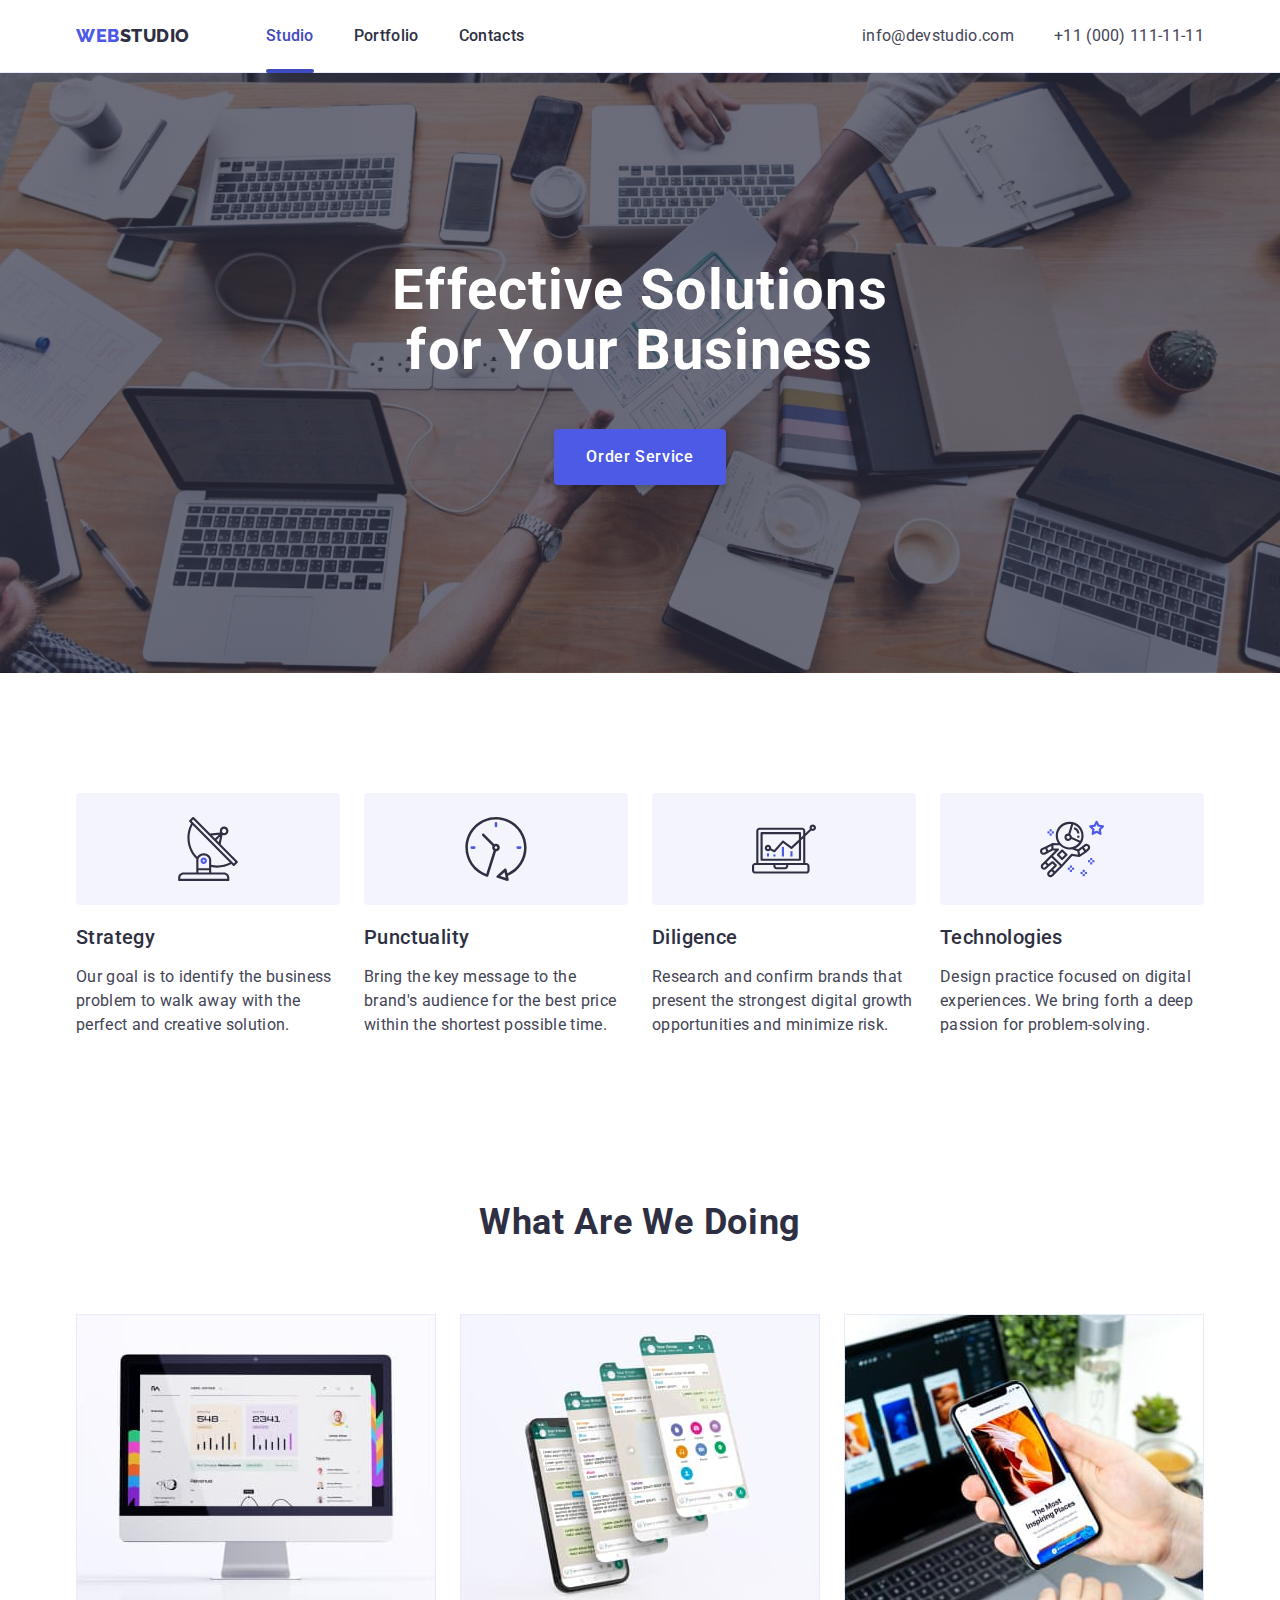
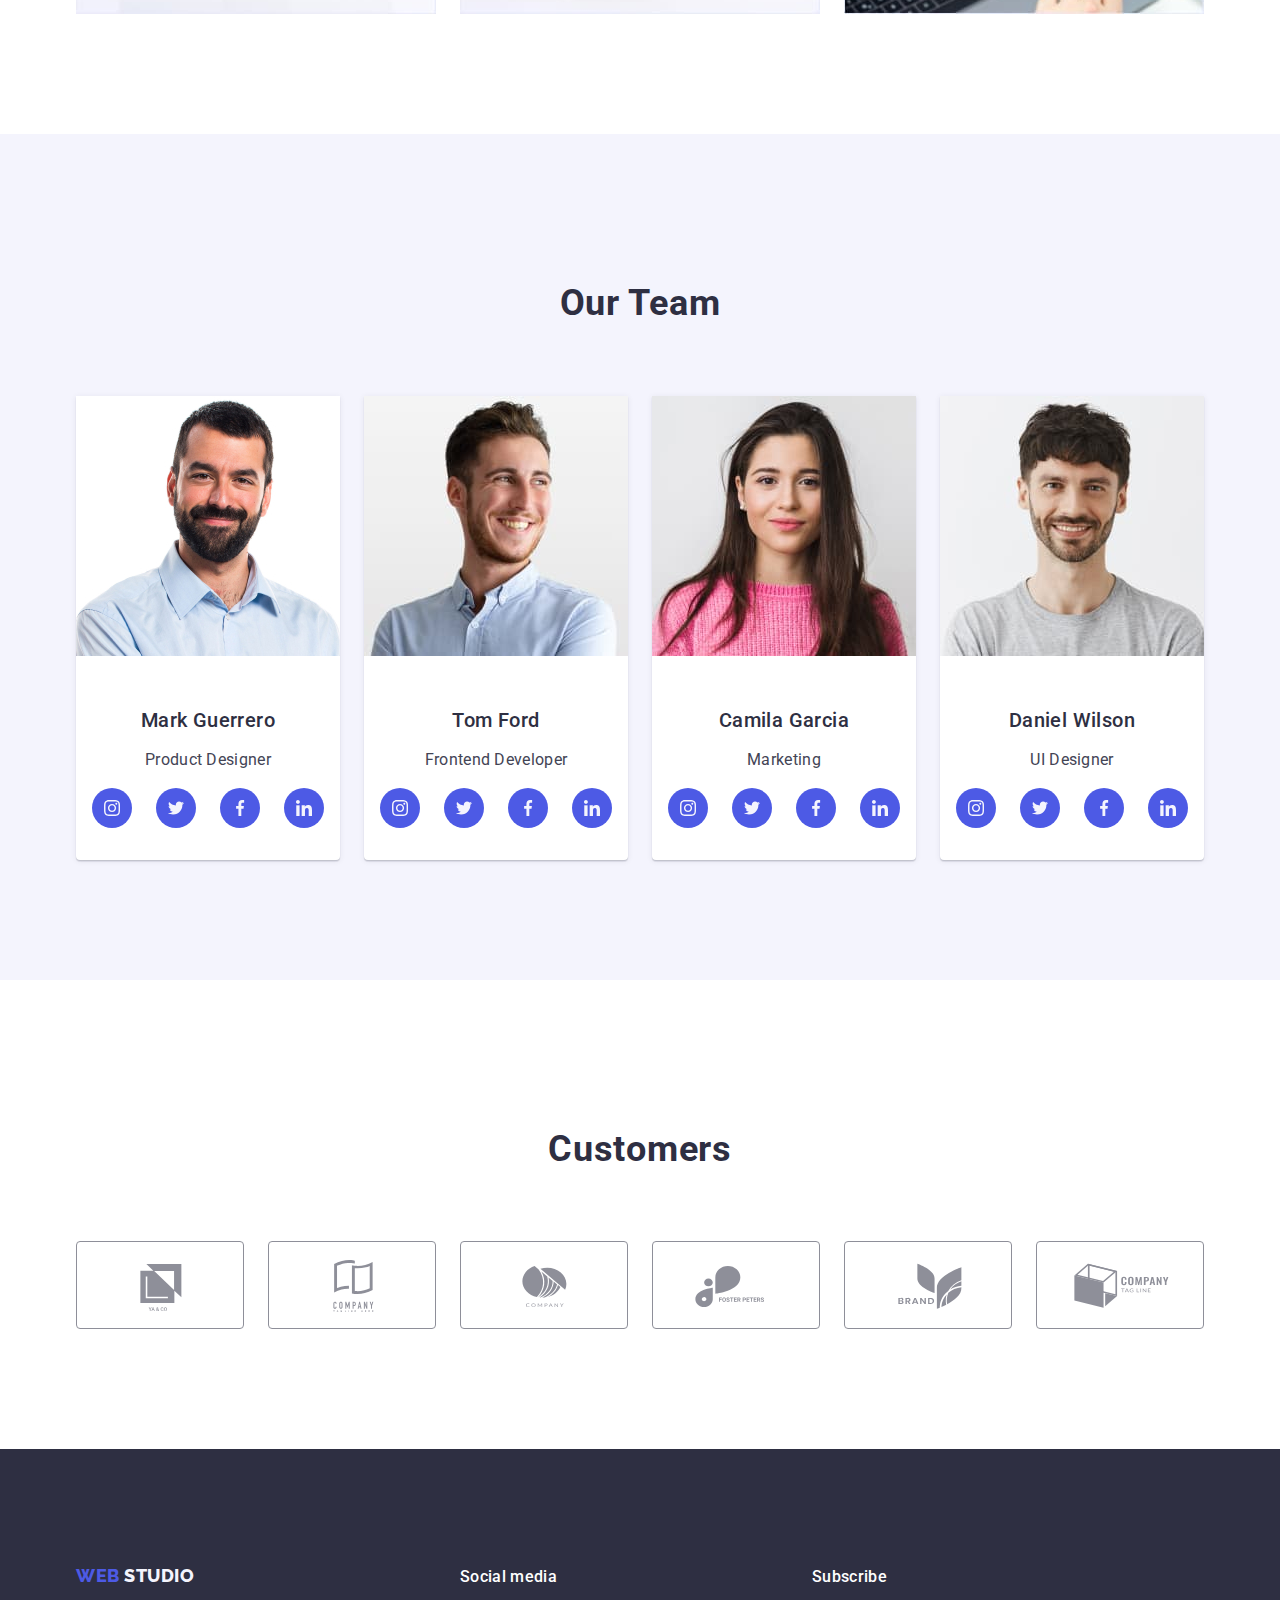
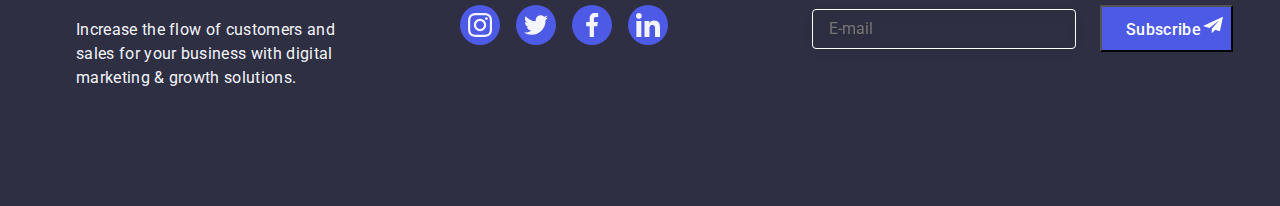
==== index.html @ 2518f8ec "2" ====
<!DOCTYPE html>
<html lang="en">
  <head lang="en">
    <meta charset="utf-8" />
    <title>WEBSTUDIO</title>
    <link rel="preconnect" href="https://fonts.googleapis.com" />
    <link rel="preconnect" href="https://fonts.gstatic.com" crossorigin />
    <link
      href="https://fonts.googleapis.com/css2?family=Raleway:wght@800&family=Roboto:wght@400;500;700;900&display=swap"
      rel="stylesheet"
    />
    <link
      rel="stylesheet"
      href="https://cdn.jsdelivr.net/npm/modern-normalize@1.1.0/modern-normalize.min.css"
    />
    <link rel="stylesheet" href="./css/styles.css" />
    <!-- modern-normalize -->
  </head>
  <body>
    <!-- header -->
    <header class="header">
      <div class="container header-container">
        <nav class="header-nav">
          <a class="logo link" href="./index.html"
            >Web<span class="logo-dark">Studio</span></a
          >
          <ul class="header-nav-list list">
            <li>
              <a class="nav-list-item current link" href="./index.html">Studio</a>
            </li>
            <li>
              <a class="nav-list-item link" href="./portfolio.html"
                >Portfolio</a
              >
            </li>
            <li><a class="nav-list-item link" href="">Contacts</a></li>
          </ul>
        </nav>
        <div class="address">
          <ul class="address list">
            <li>
              <a href="mailto:info@devstudio.com" class="address-contact link"
                >info@devstudio.com</a
              >
            </li>
            <li>
              <a href="tel:+110001111111" class="address-contact link"
                >+11 (000) 111-11-11</a
              >
            </li>
          </ul>
        </div>
      </div>
    </header>
    <main>
      <!-- Hero -->
      <section class="hero">
        <div class="container">
          <h1 class="header-one">Effective Solutions for Your Business</h1>
          <button type="button" class="button-order" data-modal-open>Order Service</button>
        </div>       
      </section>
       <!-- Modal window -->
        <div class="backdrop is-hidden" data-modal>
          <div class="modal">
            <button class="modal-close-button" type="button" data-modal-close>
              <svg class="modal-icon" width="8" height="8">
                <use href="./images/icon.svg#icon-close-black-18dp-2-1"></use>
              </svg>
            </button>
            <p class="modal-title">Leave your contacts and we will call you back</p>
            <form>              
              <label class="modal-info">Name
              <div class="modal-wrapper">
                <input type="text" name="user_name" class="modal-text"/><svg class="modal-img" width="12" height="12">
                  <use href="./images/icon.svg#icon-person-black-18dp-1"></use>
                </svg>
              </div></label>
              <label class="modal-info">Phone
              <div class="modal-wrapper">
                <input type="tel" name="user_phone" class="modal-text"/><svg class="modal-img" width="13" height="13">
                  <use href="./images/icon.svg#icon-email-black-18dp-1"></use>
                </svg>
              </div></label>
              <label class="modal-info">Email
              <div class="modal-wrapper">
                <input type="email" name="user_email" class="modal-text"/><svg class="modal-img" width="15" height="12">
                  <use href="./images/icon.svg#icon-phone-black-18dp-1"></use>
                </svg>
              </div></label>
              <label class="modal-info" class="modal-text">Comment
              <textarea name="" id="" cols="30" rows="10" placeholder="Text input" class="modal-comment"></textarea></label>
            </form>
          </div>
        </div>
      <!-- About -->
      <section class="section">
        <div class="container about-container">
          <h2 class="visually-hidden">Advantages</h2>
          <ul class="about-list list">
            <li class="about-item"><div class="about-icon"><svg height="64" width="64"><use href="./images/icon.svg#icon-antenna-1" ></use>
            </svg></div>
              <h3 class="header-three">Strategy</h3>
              <p class="body-text">
                Our goal is to identify the business problem to walk away with
                the perfect and creative solution.
              </p>
            </li>
            <li class="about-item"><div class="about-icon">
              <svg width="64" height="64"><use href="./images/icon.svg#icon-clock-1"></use></svg>
            </div>
              <h3 class="header-three">Punctuality</h3>
              <p class="body-text">
                Bring the key message to the brand's audience for the best price
                within the shortest possible time.
              </p>
            </li>
            <li class="about-item"><div class="about-icon">
              <svg width="64" height="64"><use href="./images/icon.svg#icon-diagram-1" ></use></svg>
            </div>
              <h3 class="header-three">Diligence</h3>
              <p class="body-text">
                Research and confirm brands that present the strongest digital
                growth opportunities and minimize risk.
              </p>
            </li>
            <li class="about-item"><div class="about-icon">
              <svg width="64" height="64" ><use href="./images/icon.svg#icon-astronaut-1" ></use></svg>
            </div>
              <h3 class="header-three">Technologies</h3>
              <p class="body-text">
                Design practice focused on digital experiences. We bring forth a
                deep passion for problem-solving.
              </p>
            </li>
          </ul>
        </div>
      </section>
      <!-- Works -->
      <section class="section-works">
        <div class="container">
          <h2 class="header-main-page">What are we doing</h2>
          <ul class="works-list-container list">
            <li class="works-item">
              <img
                src="./images/Rectangle71(1).jpg"
                alt="white monitor"
                width="360"
              />
            </li>
            <li class="works-item">
              <img
                src="./images/rectangle71(2).jpg"
                alt="mobiles"
                width="360"
              />
            </li>
            <li class="works-item">
              <img src="./images/Rectangle71(3).jpg" alt="mobile" width="360" />
            </li>
          </ul>
        </div>
      </section>
      <!-- our team -->
      <section class="our-team section">
        <div class="container">
          <h2 class="header-main-page">Our Team</h2>
          <ul class="team-list list">
            <li class="our-team-item">
              <img src="./images/img.jpg" alt="man" />
              <div class="team-wrapper">
                <h3 class="header-three">Mark Guerrero</h3>
                <p class="body-text">Product Designer</p>                     
                <ul class="team-sm-list list">
                  <li class="team-sm-item link">
                    <a href="https://instagram.com" target="_blank" rel="noopener noreferrer" class="team-sm-link">
                      <svg class="team-smm-icon" width="16" height="16">
                        <use href="./images/icon.svg#icon-instagram-2"></use>
                      </svg>
                    </a>
                  </li>
                  <li class="team-sm-item link">
                    <a href="" target="_blank" rel="noopenner no referer" class="team-sm-link">
                      <svg class="team-smm-icon" width="16" height="16">
                        <use href="./images/icon.svg#icon-twitter-1"></use>
                      </svg>
                    </a>
                  </li>
                  <li class="team-sm-item link">
                    <a href="" target="_blank" rel="no opener no referer" class="team-sm-link">
                      <svg class="team-smm-icon" width="16" height="16">
                        <use href="./images/icon.svg#icon-facebook-1"></use>
                      </svg>
                    </a>
                  </li>
                  <li class="team-sm-item link">
                    <a href="" target="_blank" rel="no opener no referer" class="team-sm-link">
                      <svg class="team-smm-icon" width="16" height="16">
                        <use href="./images/icon.svg#icon-linkedin-1"></use>
                      </svg>
                    </a>
                  </li>
                </ul>          
              </div> 
            <li class="our-team-item">
              <img src="./images/img2.jpg" alt="man" width="264" />
              <div class="team-wrapper">
                <h3 class="header-three">Tom Ford</h3>
                <p class="body-text">Frontend Developer</p>
                <ul class="team-sm-list list">
                  <li class="team-sm-item link">
                    <a href="" target="_blank" rel="no opener no referer" class="team-sm-link">
                      <svg class="team-smm-icon" width="16" height="16">
                        <use href="./images/icon.svg#icon-instagram-2"></use>
                      </svg>
                    </a>
                  </li>
                  <li class="team-sm-item link">
                    <a href="" target="_blank" rel="noopenner no referer" class="team-sm-link">
                      <svg class="team-smm-icon" width="16" height="16">
                        <use href="./images/icon.svg#icon-twitter-1"></use>
                      </svg>
                    </a>
                  </li>
                  <li class="team-sm-item link">
                    <a href="" target="_blank" rel="no opener no referer" class="team-sm-link">
                      <svg class="team-smm-icon" width="16" height="16">
                        <use href="./images/icon.svg#icon-facebook-1"></use>
                      </svg>
                    </a>
                  </li>
                  <li class="team-sm-item link">
                    <a href="" target="_blank" rel="no opener no referer" class="team-sm-link">
                      <svg class="team-smm-icon" width="16" height="16">
                        <use href="./images/icon.svg#icon-linkedin-1"></use>
                      </svg>
                    </a>
                  </li>
                </ul> 
              </div>
            </li>
            <li class="our-team-item">
              <img src="./images/img1.jpg" alt="whoman" width="264" />
              <div class="team-wrapper">
                <h3 class="header-three">Camila Garcia</h3>
                <p class="body-text">Marketing</p>
                <ul class="team-sm-list list">
                  <li class="team-sm-item link">
                    <a href="" target="_blank" rel="no opener no referer" class="team-sm-link">
                      <svg class="team-smm-icon" width="16" height="16">
                        <use href="./images/icon.svg#icon-instagram-2"></use>
                      </svg>
                    </a>
                  </li>
                  <li class="team-sm-item link">
                    <a href="" target="_blank" rel="noopenner no referer" class="team-sm-link">
                      <svg class="team-smm-icon" width="16" height="16">
                        <use href="./images/icon.svg#icon-twitter-1"></use>
                      </svg>
                    </a>
                  </li>
                  <li class="team-sm-item link">
                    <a href="" target="_blank" rel="no opener no referer" class="team-sm-link">
                      <svg class="team-smm-icon" width="16" height="16">
                        <use href="./images/icon.svg#icon-facebook-1"></use>
                      </svg>
                    </a>
                  </li>
                  <li class="team-sm-item link">
                    <a href="" target="_blank" rel="no opener no referer" class="team-sm-link">
                      <svg class="team-smm-icon" width="16" height="16">
                        <use href="./images/icon.svg#icon-linkedin-1"></use>
                      </svg>
                    </a>
                  </li>
                </ul> 
              </div>
            </li>
            <li class="our-team-item">
              <img src="./images/img(1).jpg" alt="man" width="264" />
              <div class="team-wrapper">
                <h3 class="header-three">Daniel Wilson</h3>
                <p class="body-text">UI Designer</p>
                <ul class="team-sm-list list">
                  <li class="team-sm-item link">
                    <a href="" target="_blank" rel="no opener no referer" class="team-sm-link">
                      <svg class="team-smm-icon" width="16" height="16">
                        <use href="./images/icon.svg#icon-instagram-2"></use>
                      </svg>
                    </a>
                  </li>
                  <li class="team-sm-item link">
                    <a href="" target="_blank" rel="noopenner no referer" class="team-sm-link">
                      <svg class="team-smm-icon" width="16" height="16">
                        <use href="./images/icon.svg#icon-twitter-1"></use>
                      </svg>
                    </a>
                  </li>
                  <li class="team-sm-item link">
                    <a href="" target="_blank" rel="no opener no referer" class="team-sm-link">
                      <svg class="team-smm-icon" width="16" height="16">
                        <use href="./images/icon.svg#icon-facebook-1"></use>
                      </svg>
                    </a>
                  </li>
                  <li class="team-sm-item link">
                    <a href="" target="_blank" rel="no opener no referer" class="team-sm-link">
                      <svg class="team-smm-icon" width="16" height="16">
                        <use href="./images/icon.svg#icon-linkedin-1"></use>
                      </svg>
                    </a>
                  </li>
                </ul> 
              </div>
            </li>
          </ul>
        </div>
      </section>
      <!-- Custumers -->
      <section class="section">
        <div class="container">
          <h2 class="header-main-page">Customers</h2>
            <ul class="customers-list list">
              <li class="customers-item">
                <a href="" class="customers-link"><svg class="customers-icon" width="104" height="56"><use href="./images/icon.svg#icon-Logo"></use></svg></a>
              </li>
              <li class="customers-item">
                <a href="" class="customers-link"><svg class="customers-icon" width="104" height="56"><use href="./images/icon.svg#icon-Logo-1"></use></svg></a>
              </li>
              <li class="customers-item">
                <a href="" class="customers-link"><svg class="customers-icon" width="104" height="56"><use href="./images/icon.svg#icon-Logo-2"></use></svg></a>
              </li>
              <li class="customers-item">
                <a href="" class="customers-link"><svg class="customers-icon" width="104" height="56"><use href="./images/icon.svg#icon-Logo-3"></use></svg></a>
              </li>
              <li class="customers-item">
                <a href="" class="customers-link"><svg class="customers-icon" width="104" height="56"><use href="./images/icon.svg#icon-Logo-4"></use></svg></a>
              </li>
              <li class="customers-item">
                <a href="" class="customers-link"><svg class="customers-icon" width="104" height="56"><use href="./images/icon.svg#icon-Logo-5"></use></svg></a>
              </li>
            </ul>          
        </div>
      </section>      
    </main> 
    <!-- footer -->
    <footer class="footer">      
        <div class="footer-content container">
          <div class="footer-left-side">
            <a class="logo link footer-logo" href="./index.html"
              >Web <span class="logo-light">Studio</span></a
            >
            <p class="footer-text">
              Increase the flow of customers and sales for your business with
              digital marketing & growth solutions.
            </p>
          </div>
          <div class="footer-right-side">
            <p class="footer-title-sm">Social media</p>
            <ul class="footer-sm-list list">
              <li class="team-sm-item link">
                <a href="" target="_blank" rel="no opener no referer" class="team-sm-link">
                  <svg class="team-smm-icon" width="24" height="24">
                    <use href="./images/icon.svg#icon-instagram-2"></use>
                  </svg>
                </a>
              </li>
              <li class="team-sm-item link">
                <a href="" target="_blank" rel="noopenner no referer" class="team-sm-link">
                  <svg class="team-smm-icon" width="24" height="24">
                    <use href="./images/icon.svg#icon-twitter-1"></use>
                  </svg>
                </a>
              </li>
              <li class="team-sm-item link">
                <a href="" target="_blank" rel="no opener no referer" class="team-sm-link">
                  <svg class="team-smm-icon" width="24" height="24">
                    <use href="./images/icon.svg#icon-facebook-1"></use>
                  </svg>
                </a>
              </li>
              <li class="team-sm-item link">
                <a href="" target="_blank" rel="no opener no referer" class="team-sm-link">
                  <svg class="team-smm-icon" width="24" height="24">
                    <use href="./images/icon.svg#icon-linkedin-1"></use>
                  </svg>
                </a>
              </li>
            </ul>
          </div>           
          <form name="Subscribe">
          <label>
            <p class="footer-title-sm">Subscribe</p>            
              <div class="subscribe-footer">
                <input type="email" name="email" class="subscribe-email" placeholder="E-mail" />
              </label>
            </form>                        
              <button type="submit" class="subscribe-btn">Subscribe<svg width="24" height="20">
                <use href="./images/icon.svg#icon-Telegram"></use></svg>
              </button>                     
           </div>
        </div>                  
    </footer>
    <script src="./js/modal.js"></script>
  </body>
</html>
---- css/styles.css ----
body {
  font-family: "Roboto", sans-serif;
  color: var(--body-text-color);
  background-color: var(--white-background-color);
}
:root {
  --main-header-color: #2e2f42;
  --body-text-color: #434455;
  --primary-brand-color: #4d5ae5;
  --light: #f4f4fd;
  --pressed-state-color: #404bbf;
  --white-background-color: #ffffff;
  --button-border-color:#e7e9fc;
  --customers-icon-color: #8E8F99;
  /* Others */
  --transition-dur-and-func: 250ms cubic-bezier(0.4, 0, 0.2, 1);
} 
.link {
  text-decoration: none;  
}
 .container {
  width: 1158px;
  padding-left: 15px;
  padding-right: 15px;
  margin: 0 auto;}
  .section {
    padding-bottom: 120px;
    padding-top: 120px;
  }
/**
  |============================
  |HEADER
  |============================
  
*/
/*  Making header.page-header a Flex-container and aligning elements  */
.header-container {
  display: flex;
  align-items: center;
 }
.header-nav {
  display: flex;
  margin-right: auto;
  align-items: center; 
}
.header-nav-list {
  display: flex;
  align-items: center;
  gap: 40px;   
}
.header {
  border-bottom: 1px solid #e7e9fc;
  box-shadow: 0px 2px 1px rgba(46, 47, 66, 0.08), 0px 1px 1px rgba(46, 47, 66, 0.16), 0px 1px 6px rgba(46, 47, 66, 0.08);
}

/**
  |============================
  | logo
  |============================
*/
.logo {
  margin-right: 76px;
  padding-top: 24px;
  padding-bottom: 24px;
  font-family: "Raleway", sans-serif;
  font-weight: 800;
  font-size: 18px;
  line-height: 1.17;
  letter-spacing: 0.03em;
  text-transform: uppercase;
  /* IRIS */
  color: var(--primary-brand-color);
}
.logo-dark {
  /* NAVY BLUE */
  color: var(--main-header-color);
  padding-top: 24px;
  padding-bottom: 24px;
}
/**
  |============================
  | menu nav-list
  |============================
*/
.list {
  list-style: none;
  margin: 0;
  padding: 0;
}
.nav-list-item {
  font-weight: 500;
  font-size: 16px;
  line-height: 1.5;
  letter-spacing: 0.02em;
  color: var(--main-header-color);
  display: inline-block;
  padding-top: 24px;
  padding-bottom: 24px;
  position: relative; 
  transition: color var(--transition-dur-and-func);
}
.nav-list-item:nth-last-child {margin-right: 0px;}

.nav-list-item:hover,
.nav-list-item:focus,
.nav-list-item:active {
  color: var(--pressed-state-color);}
  


.nav-list-item::after {
  content: "";
  display: block;
  width: 100%;
  height: 4px;
  border-radius: 4px;
  position: absolute;  
  bottom:0;
  
  }
.nav-list-item.current::after {
  content: "";
  display: block;
  width: 100%;
  height: 4px;
  border-radius: 4px;
  position: absolute;  
  bottom: -1px;
  background-color: var(--pressed-state-color);
}
.current {
  color: var(--pressed-state-color);
}
  /**
    |============================
    | address-list
    |============================
  */

.address {
  display: flex;
  gap: 40px;
  font-style: normal;
  font-weight: 400;
  font-size: 16px;
  line-height: 1.5;
  letter-spacing: 0.02em;
  color: var(--body-text-color);
}
.address-contact {
  color: var(--body-text-color);
  padding-top: 24px;
  padding-bottom: 188px;
  transition: color var(--transition-dur-and-func);
}
.address-contact:active,
.address-contact:focus,
.address-contact:hover {
  color: var(--pressed-state-color);
}


/**
  |============================
  | 1  HERO FIRSR SECSION
  |============================
*/
.hero {
  background-color : var(--main-header-color);
  text-align: center;
  padding: 188px 0; 
  background-repeat: no-repeat;
  background-position: center;
  background-image: linear-gradient(rgba(46, 47, 66, 0.7), rgba(46, 47, 66, 0.7)), url(../images/people-office.jpg);  
  max-width: 1440px;
  background-size: cover; 
  margin-right: auto;
  margin-left: auto;
}
  .header-one {
  font-weight: 700;
  font-size: 56px;
  line-height: 1.07;
  letter-spacing: 0.02em;
  margin-bottom: 48px;
  max-width: 496px;
  margin: 0 auto 48px auto;
   

  /* WHITE */

  color: var(--white-background-color);
}
.button-order {
  font-family: inherit;
  font-weight: 500;
  font-size: 16px;
  line-height: 1.5;
  letter-spacing: 0.04em;
  cursor: pointer;
  padding: 16px 32px;
  min-width: 169px;
  min-height: 56px;
  display: block;
  height: 56px;
  border: none; 
  /* WHITE */
  color: var(--white-background-color);
  background-color: var(--primary-brand-color);
  box-shadow: 0px 4px 4px rgba(0, 0, 0, 0.15);
  border-radius: 4px;
  margin: 0 auto;
  transition: background-color var(--transition-dur-and-func);
}
.button-order:hover,
.button-order:focus,
.button-order:active {
  background-color: var(--pressed-state-color);
}
  

/**
  |============================
  |2 ABOUT   SECOND SECSION
  |============================
*/
.about-container {
  display: flex;
  align-items: center;    
}
.about-list {
  display: flex;
  gap: 24px;
  }
.about-item {
  width: calc((100%-3*24px)/4);
}
.header-three {
  font-weight: 500;
  font-size: 20px;
  line-height: 1.2;
  letter-spacing: 0.02em;
  margin-bottom: 8px;

  /* NAVY BLUE */

  color: var(--main-header-color);
}
.body-text {
  font-weight: 400;
  font-size: 16px;
  line-height: 1.5;
  letter-spacing: 0.02em;

  /* SLATE */

  color: var(--body-text-color);
}

/* icons */
.about-icon {
  display: flex;
  width: 264px;
  height: 112px;
  background-color: #f4f4fd;
  justify-content: center; 
  border-radius: 4px; 
  margin-bottom: 8px;
  align-items: center;
}

/**
  |============================
  | button
  |============================
*/
.button {
  font-family: inherit;
  font-weight: 500;
  font-size: 16px;
  line-height: 1.5;
  letter-spacing: 0.04em;
  cursor: pointer;
  color: var(--primary-brand-color);
  background: var(--light);
  /* IRIS */
  padding: 12px 24px;
  border: 1px solid var(--button-border-color);
  border-radius: 4px;
  transition: color var(--transition-dur-and-func), background-color var(--transition-dur-and-func), box-shadow var(--transition-dur-and-func);
}
.button:hover,
.button:focus,
.button:active {
  border: 1px solid transparent;
  color: var(--white-background-color);
  background-color: var(--pressed-state-color);
  box-shadow: 0px 3px 1px rgba(0, 0, 0, 0.1), 0px 2px 1px rgba(0, 0, 0, 0.08), 0px 2px 2px rgba(0, 0, 0, 0.12);
  border-radius: 4px;
}


.button-list {
  display: flex;
  gap: 24px;
  justify-content: center; 
  margin-bottom: 72px
}


/**
  |============================
  |3 works
  |============================
*/
.works-list-container {
  display: flex;
  gap: 24px;
}
.section-works {
  padding-bottom: 120px;
}
.header-main-page {
  font-weight: 700;
  font-size: 36px;
  line-height: 1.1;
  text-align: center;
  letter-spacing: 0.02em;
  text-transform: capitalize;
  margin-bottom: 72px;
  /* NAVY BLUE */
  color: var(--main-header-color);
}

/**
  |============================
  |4 our team
  |============================
*/
.our-team {
  background-color: var(--light);
}
.our-team-item {
  background-color: var(--white-background-color);
  width: calc((100% - 3 * var(--indent)) / 4);
  box-shadow: 0px 1px 6px rgba(46, 47, 66, 0.08), 0px 1px 1px rgba(46, 47, 66, 0.16), 0px 2px 1px rgba(46, 47, 66, 0.08);
  border-radius: 0px 0px 4px 4px;
  transition: color 250ms cubic-bezier(0.4, 0, 0.2, 1);
}

.team-list {
  display: flex;
  flex-wrap: wrap;
  text-align: center;
  gap: 24px;
  
}
.team-wrapper {
  padding: 32px 0;
  border-radius: 0px 0px 4px 4px;
}
.header-two {
  font-weight: 700;
  font-size: 36px;
  line-height: 1.11;
  text-align: center;
  letter-spacing: 0.02em;
  text-transform: capitalize;
  color: var(--main-header-color);
}

.team-sm-list {
  width: 232px;
  height: 40px;
  margin-top: 8px; 
  display: flex;  
  gap: 24px;
  margin-left: auto;
  margin-right: auto;
  justify-content: center;
}
.team-smm-icon {
  fill: var(--light);
}
.team-sm-link { 
  width: 40px;
  height: 40px;
  display: flex;
  align-items: center;
  justify-content: center;
  background-color: var(--primary-brand-color);
  border-radius: 50%;
  transition: background-color var(--transition-dur-and-func);
}
.team-sm-link:hover,
.team-sm-link:focus {
  background-color: #404bbf;
}

/**
  |============================
  | 5 Customers
  |============================
*/
.customers-list {
  display: flex;
  align-items: center;
  gap: 24px;
  /* width: 168px;
  height: 88px; */
}

.customers-list {  
  display: flex;
  gap: 24;
  
  }
.customers-item {
width: 168px;
height: 88px; 
}
.customers-link {
display: flex;
align-items: center;
justify-content: center;
width: 100%;
height: 100%;
border: 1px solid var(--customers-icon-color);
border-radius: 4px;
color: var(--customers-icon-color);

transition: color var(--transition-dur-and-func), border var(--transition-dur-and-func);
}

.customers-link:hover,
.customers-link:focus {
  border: 1px solid var(--pressed-state-color);
  color: var(--pressed-state-color);
}

.customers-icon { 
fill: currentColor;
transition: var(--transition-dur-and-func);
}

.customers-icon:hover,
.customers-icon:focus {
  fill: var(--pressed-state-color);
}


/* .team-wrapper::after {
  content: "";
  display: flex;
  width: 24px;
  height: 24px;
} */
.list-of-sm {
  display: flex;
}
/**
  |============================
  | FOOTER
  |============================
*/

.footer {
  background-color: var(--main-header-color);
  padding: 100px 0;
}
.logo-light {
  color: var(--light);
}
.footer-text {
  font-weight: 400;
  font-size: 16px;
  line-height: 1.5;
  letter-spacing: 0.02em;
  color: var(--light);
}
.footer--content {
   padding: 100px 0;  
}
.footer-logo {
  display: inline-block;
  margin-bottom: 16px;
  padding: 0;
}
.footer-text {
  max-width: 264px;
}
.footer.footer-content.logo {
  padding-top: 0;
  padding-bottom: 0;
  
}
.footer-content {
  display: flex;
  gap: 120px;
  align-items: baseline;

}
.footer-title-sm {
font-weight: 500;
font-size: 16px;
line-height: 1.5;
letter-spacing: 0.02em;
color: var(--white-background-color);
margin-bottom: 16px;
}
.footer-right-side {
display: inline-block;
flex-wrap: wrap;

transition: background-color var(--transition-dur-and-func);
}
.footer-sm-list {
  /* position: relative; */
  width: 232px;
  height: 40px;  
  display: flex;
  gap: 16px;
  margin-left: auto;
  margin-right: auto;
}
.footer-right-side a:hover,
.footer-right-side a:focus {
  background-color: #31D0AA;
}

.subscribe-footer {
  position: absolute;
  display: flex;
  gap: 24px;
  align-items: center;
  justify-content: center;
  /* position: absolute; */
}
.subscribe-email {
/* position: absolute; */
top: 0;
left: 0;
width: 264px;
height: 40px;
padding-top: 8px;
padding-left: 16px;
padding-bottom: 8px;
border: 1px solid #FFFFFF;
filter: drop-shadow(0px 4px 4px rgba(0, 0, 0, 0.15));
border-radius: 4px;
background-color: transparent;
transition: border-color var(--transition-dur-and-func);
color:  var(--white-background-color);
}
.subscribe-email:focus,
.subscribe-email:hover {
  border-color: var(--primary-brand-color);
}
.subscribe-btn {
font-weight: 500;
font-size: 16px;
line-height: 1.5;
letter-spacing: 0.02em;
padding-left: 24px;
padding-top: 8px;
padding-bottom: 8px;
color: var(--white-background-color);
background-color: var(--primary-brand-color);
transition: background-color var(--transition-dur-and-func);
}
.subscribe-btn:hover,
.subscribe-btn:focus {
background-color: var(--pressed-state-color);
}

                                                                                                                            */
/**
  |============================
  | reset start
  |============================
*/
p,
h1,
h2,
h3,
h4,
h5,
h6 {
  margin: 0;
}

a {
  text-decoration: none;
  color: currentColor;
}
ul {
  margin: 0;
  padding: 0;
}

img {
  display: block;
}
button {
  cursor: pointer;
 } 

 /**
    |============================
    | Portfolio Card set
    |============================
  */
  .card-set {
    display: flex;
    flex-wrap: wrap;
    gap: var(--indent);
  }
  .card-set-item {
    width: calc((100% - 48px) / 3);        
  }
 
  .gallery-list {
   --items: 3; 
   row-gap: 48px;
   column-gap: 24px;  
  }

  .gallery-section {
    padding-top: 96px; 
    padding-bottom: 120px;
  }

  .gallery-wrapp {
    padding: 32px 16px;
    border: 1px solid var(--button-border-color);
    border-top: none; 
  }

  .card-set-link {
    display:block;
    position: relative;    
    overflow: hidden; 
    transition: box-shadow var(--transition-dur-and-func);
  }
    
  .card-set-link:hover,
  .card-set-link:focus {
  box-shadow: 0px 1px 6px rgba(46, 47, 66, 0.08), 0px 1px 1px rgba(46, 47, 66, 0.16), 0px 2px 1px rgba(46, 47, 66, 0.08);
}
/* card overlay */
.card-box {
  position: relative;
  overflow: hidden;
}
  .card-overlay {
    position: absolute;
    width: 100%;
    height: 100%;
    background-color: var(--primary-brand-color);
    bottom: 0;
    left: 0;
    /* overflow: auto; */
    padding: 40px 32px;
    transform: translateY(100%);
    transition: 250ms cubic-bezier(0.4, 0, 0.2, 1);
    cursor: pointer; 
    font-size: 16px;
    line-height: 1.5;
    letter-spacing: 0.02em;
    color: var(--light);  
  }
  .card-set-link:hover .card-overlay,
  .card-set-link:focus .card-overlay {
  transform: translateY(0);
  }
.visually-hidden {
  position: absolute;
  width: 1px;
  height: 1px;
  margin: -1px;
  border: 0;
  padding: 0;
  white-space: nowrap;
  clip-path: inset(100%);
  clip: rect(0 0 0 0);
  overflow: hidden;
}

      /**
    |============================
    | outline: 2px solid orange;
    |============================
  */
  /**
    |============================
    | Modal window
    |============================
  */
  .backdrop {
    
    position: fixed;
    top: 0;
    left: 0;
    right: 0;
    bottom: 0;
    background-color: rgba(46, 47, 66, 0.4);
    transition: opacity 300ms, visibility 300ms;
  }
  .modal {
    position: absolute;   
    min-height: 576px;
    width: 408px;    
    top: 50%;
    left: 50%;
    background-color: rgba(252, 252, 252, 1);
    box-shadow: 0px 1px 1px rgba(0, 0, 0, 0.14), 0px 1px 3px rgba(0, 0, 0, 0.12), 0px 2px 1px rgba(0, 0, 0, 0.2);
    border-radius: 4px; 
    padding: 72px 24px 24px 24px;   
    transform: translate(-50%, -50%);
    /* display: flex;
    flex-wrap: wrap;
    flex-direction: column;     */
    
  }
   .is-hidden {
    opacity: 0;
    visibility: hidden;
    pointer-events: none;
  }
  .backdrop.is-hidden {
    transition: opacity 300ms, visibility 300ms; 
  }

  .modal-close-button {   
    position: absolute; 
    top: 24px;
    right: 24px;
    display: flex;
    justify-content: center;
    align-items: center;
    margin-left: auto;
    width: 24px;
    height: 24px;
    cursor: pointer;
    background: #E7E9FC;
    border: 1px solid rgba(0, 0, 0, 0.1);
    border-radius: 50%;
    padding: 0;
    transition: background-color var(--transition-dur-and-func);
  }
  .modal-close-button:hover,
  .modal-close-button:focus {
    background-color: var(--pressed-state-color);
    
  }
  .modal-icon {
    transition: fill 250ms cubic-bezier(0.4, 0, 0.2, 1);
  }
  .modal-close-button:hover .modal-icon,
  .modal-close-button:focus .modal-icon {
    fill: var(--white-background-color);
  }
  .modal-title {
    font-size: 16px;
    font-weight: 500;    
    text-align: center;
    letter-spacing: 0.02em;
    color: var(--main-header-color);
  }
  .modal-info {
    font-size: 12px;
    line-height: 1.17;  
    letter-spacing: 0.04em; 
    color: var(--customers-icon-color);
    width: 100%;
    height: 40px;
  }
  .modal-wrapper {
    /* display: flex;
    flex-wrap: nowrap; */
    position: relative;
    /* padding-top: -28px;
    padding-bottom: -28px;
    padding-left: -39px; */
  }
  input {
    display: block;
  }
  .modal-text {
    width: 100%;
    height: 40px;
    position: relative;
    
  
    /* display: flex;
    align-items: center;
    justify-content: center; */
  }
  .modal-comment {
    width: 100%;
    padding-left: 16px;
    padding-top: 8px;
  }
  .modal-img {
    position: absolute;
    top: 14px;
    left: 19px;
    bottom: 14px;
  }
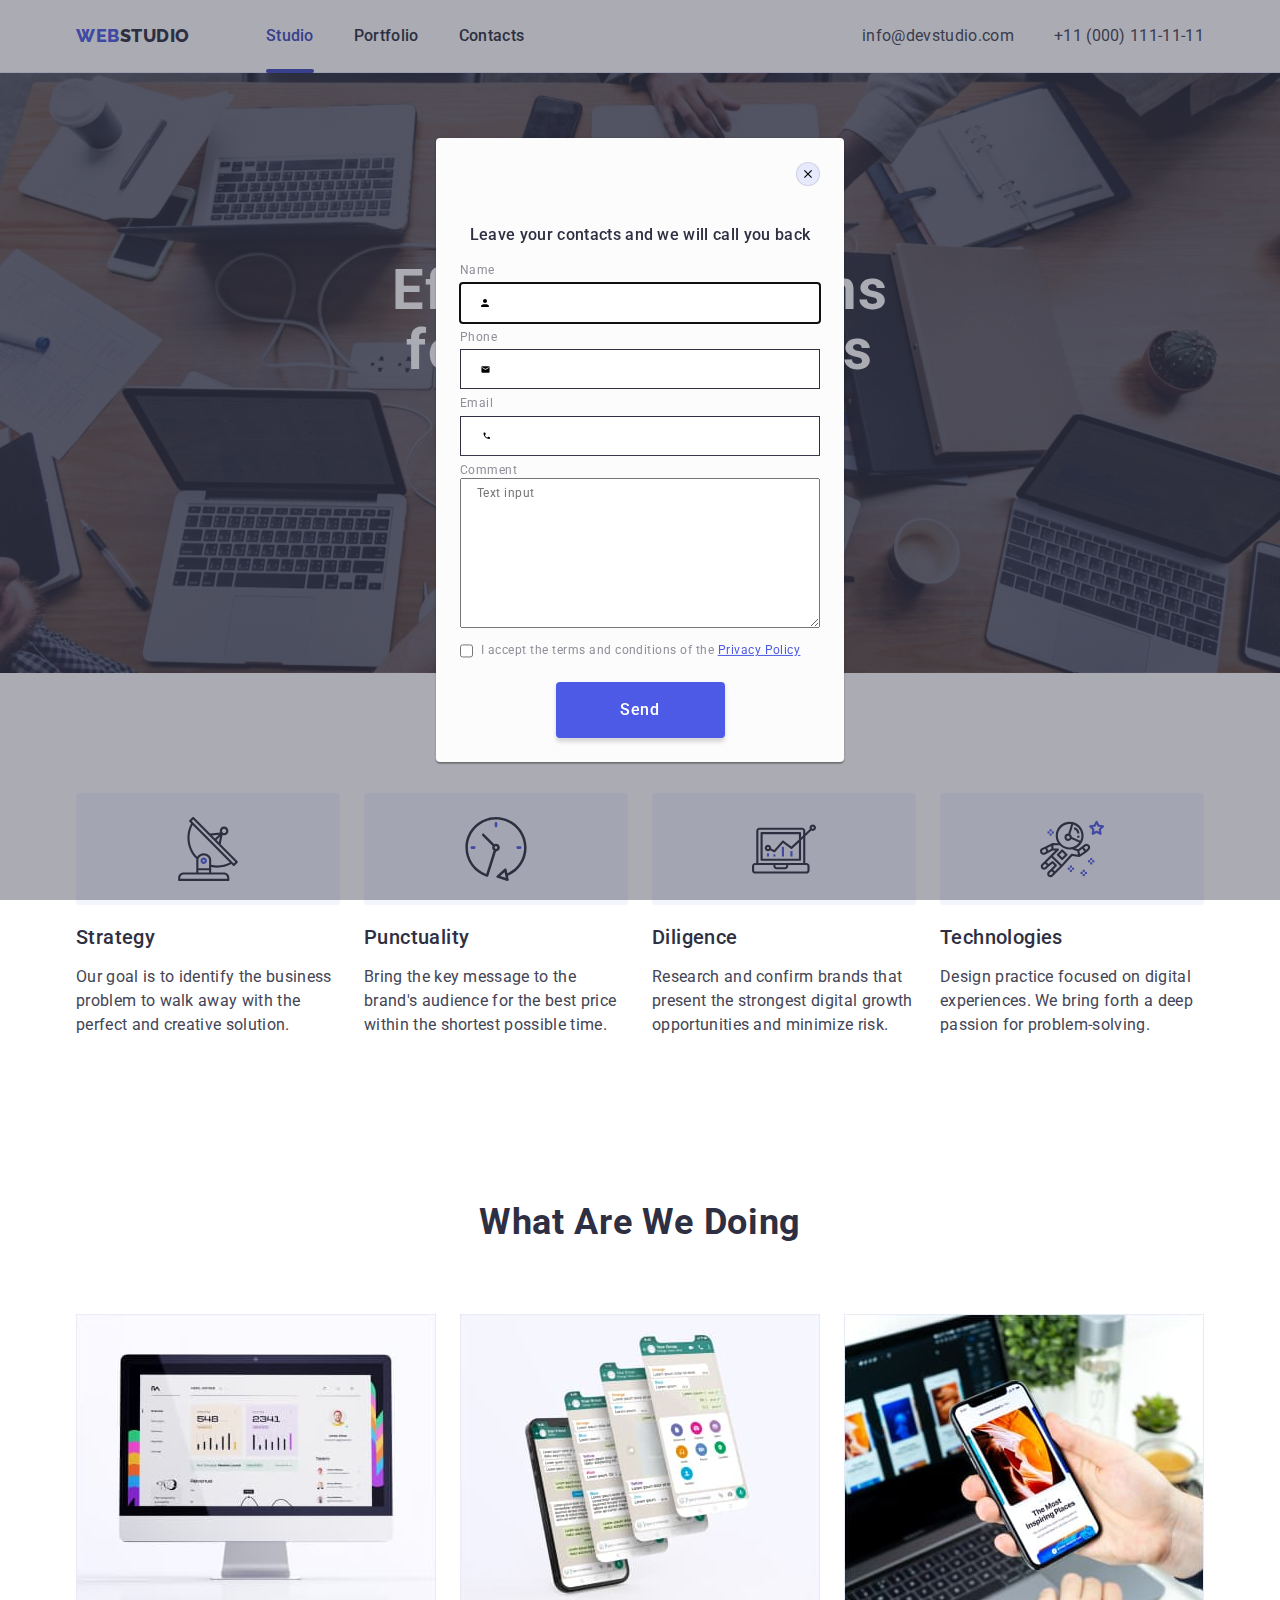
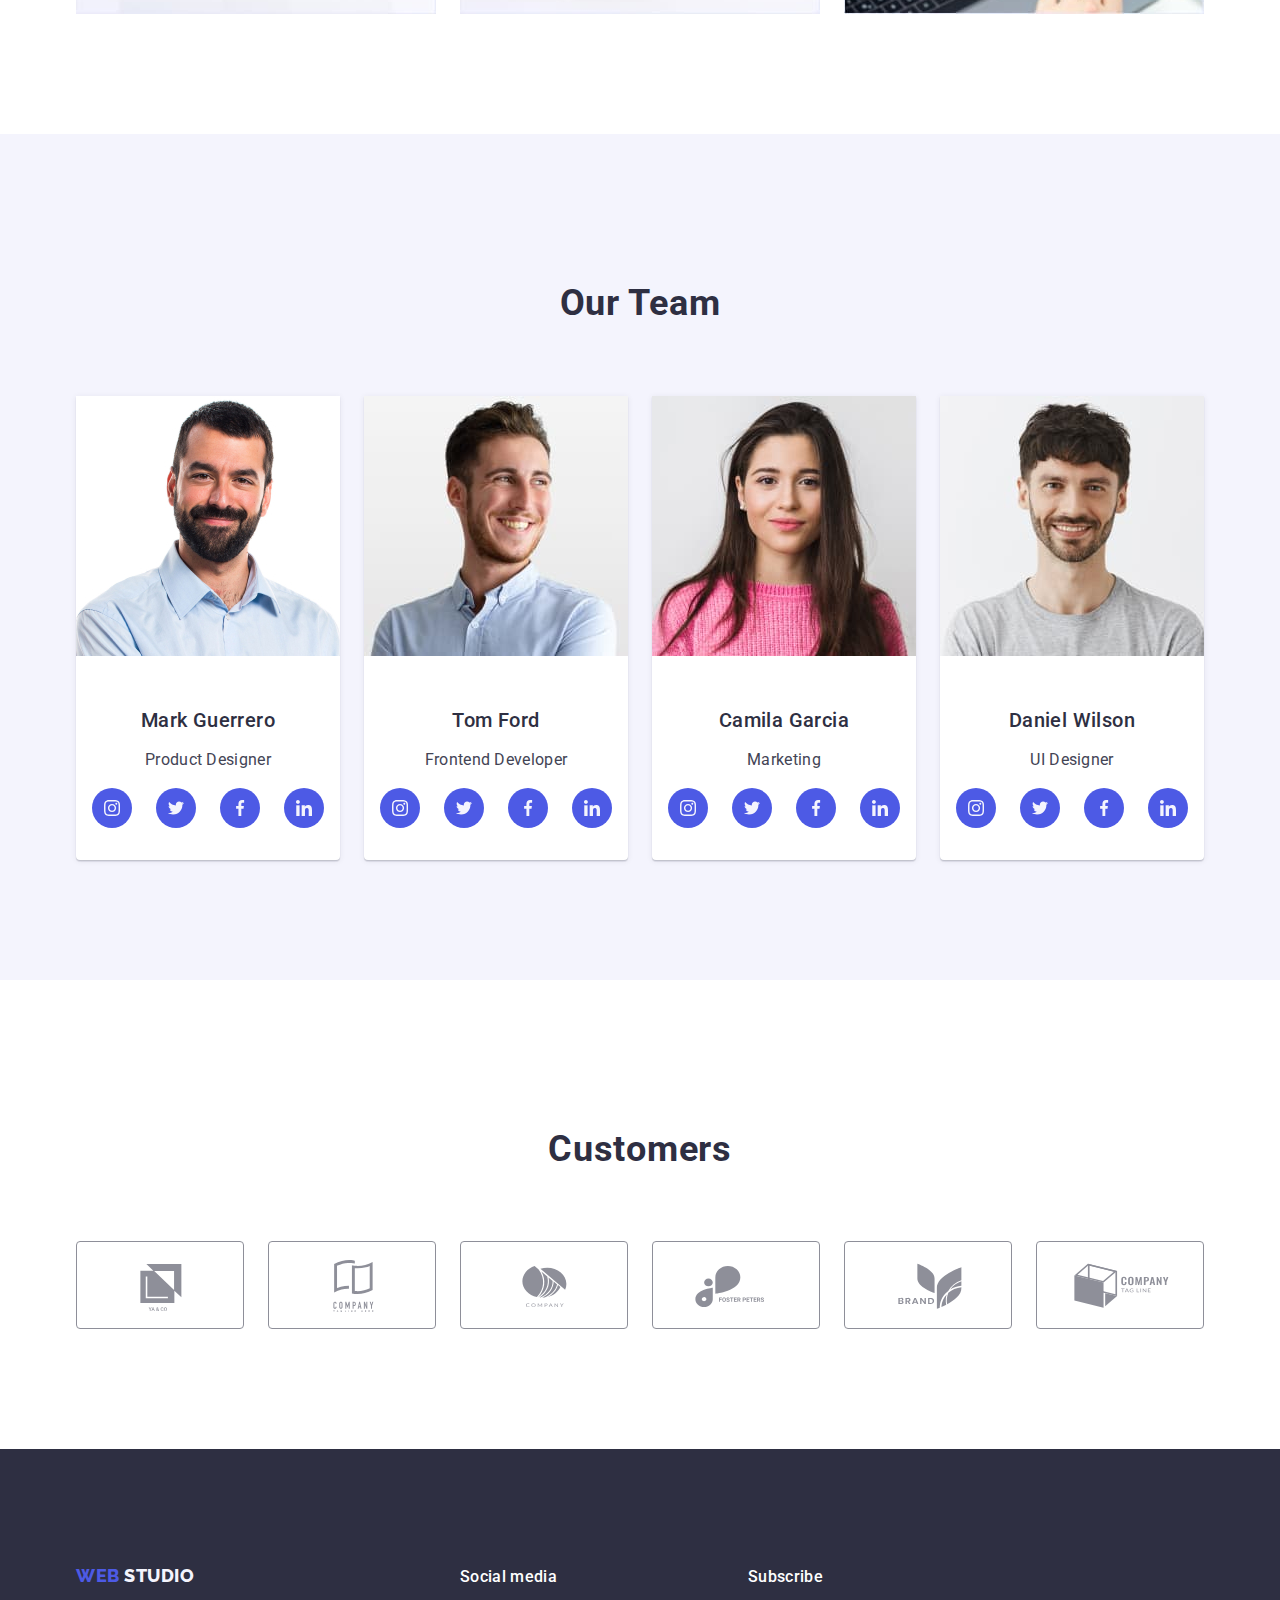
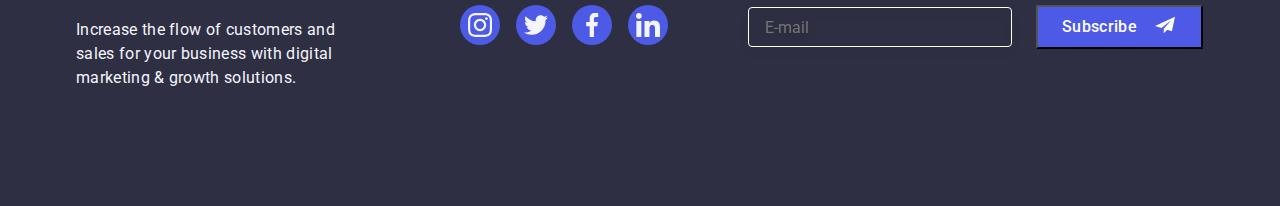
==== commit 10b92f98: "3" ====
--- a/index.html
+++ b/index.html
@@ -61,7 +61,7 @@
         </div>       
       </section>
        <!-- Modal window -->
-        <div class="backdrop is-hidden" data-modal>
+        <div class="backdrop" data-modal>
           <div class="modal">
             <button class="modal-close-button" type="button" data-modal-close>
               <svg class="modal-icon" width="8" height="8">
@@ -72,24 +72,31 @@
             <form>              
               <label class="modal-info">Name
               <div class="modal-wrapper">
-                <input type="text" name="user_name" class="modal-text"/><svg class="modal-img" width="12" height="12">
+                <input type="text" name="user_name" class="modal-input" autofocus required pattern="[a-zA-Zа-яА-ЯіІїЇ]+" minlength="2"/><svg class="modal-img" width="12" height="12">
                   <use href="./images/icon.svg#icon-person-black-18dp-1"></use>
                 </svg>
               </div></label>
               <label class="modal-info">Phone
               <div class="modal-wrapper">
-                <input type="tel" name="user_phone" class="modal-text"/><svg class="modal-img" width="13" height="13">
+                <input type="tel" name="user_phone" class="modal-input" required pattern="[0-9]{3}-[0-9]{3}[0-9{2}[0-9]{2}]" title="xxx-xxx-xx-xx"/><svg class="modal-img" width="13" height="13">
                   <use href="./images/icon.svg#icon-email-black-18dp-1"></use>
                 </svg>
               </div></label>
               <label class="modal-info">Email
               <div class="modal-wrapper">
-                <input type="email" name="user_email" class="modal-text"/><svg class="modal-img" width="15" height="12">
+                <input type="email" name="user_email" class="modal-input"/><svg class="modal-img" width="15" height="12">
                   <use href="./images/icon.svg#icon-phone-black-18dp-1"></use>
                 </svg>
               </div></label>
               <label class="modal-info" class="modal-text">Comment
               <textarea name="" id="" cols="30" rows="10" placeholder="Text input" class="modal-comment"></textarea></label>
+              <label>
+                <div class="modal-wrapper terms">
+                  <input type="checkbox" name="terms_and_conditions" value="agree" />
+                  <span class="modal-checkbox">I accept the terms and conditions of the <a href="" class="modal-link">Privacy Policy</a></span>                  
+                </div>
+              </label>
+              <button type="submit" class="button-order" name="Submit" value="">Send</button>
             </form>
           </div>
         </div>
--- a/css/styles.css
+++ b/css/styles.css
@@ -496,7 +496,7 @@
 }
 .footer-content {
   display: flex;
-  gap: 120px;
+  /* gap: 120px; */
   align-items: baseline;
 
 }
@@ -508,15 +508,18 @@
 color: var(--white-background-color);
 margin-bottom: 16px;
 }
+.footer-left-side {
+margin-right: 120px;
+}
 .footer-right-side {
 display: inline-block;
 flex-wrap: wrap;
-
+margin-right: 80px;
 transition: background-color var(--transition-dur-and-func);
 }
 .footer-sm-list {
   /* position: relative; */
-  width: 232px;
+  /* width: 232px; */
   height: 40px;  
   display: flex;
   gap: 16px;
@@ -552,18 +555,17 @@
 transition: border-color var(--transition-dur-and-func);
 color:  var(--white-background-color);
 }
-.subscribe-email:focus,
-.subscribe-email:hover {
-  border-color: var(--primary-brand-color);
+.subscribe-email:focus {
+  border: 1px solid var(--primary-brand-color);
 }
 .subscribe-btn {
 font-weight: 500;
 font-size: 16px;
 line-height: 1.5;
 letter-spacing: 0.02em;
-padding-left: 24px;
-padding-top: 8px;
-padding-bottom: 8px;
+display: flex;
+gap: 16px;
+padding: 8px 24px;
 color: var(--white-background-color);
 background-color: var(--primary-brand-color);
 transition: background-color var(--transition-dur-and-func);
@@ -768,6 +770,7 @@
     color: var(--main-header-color);
   }
   .modal-info {
+    /* display: inline-block; */
     font-size: 12px;
     line-height: 1.17;  
     letter-spacing: 0.04em; 
@@ -776,30 +779,46 @@
     height: 40px;
   }
   .modal-wrapper {
-    /* display: flex;
-    flex-wrap: nowrap; */
     position: relative;
+    display: flex;
+    gap: 8px;
+    margin-top: 4px;
+    margin-bottom: 4px;
+    /* flex-wrap: nowrap; */ 
+    /* position: relative; */
     /* padding-top: -28px;
     padding-bottom: -28px;
     padding-left: -39px; */
   }
+  .modal-wrapper.terms {
+    margin-top: 12px;
+    margin-bottom: 24px;
+  }
   input {
     display: block;
   }
-  .modal-text {
+ 
+  .modal-input {
     width: 100%;
     height: 40px;
     position: relative;
-    
-  
+    border: 1px solid var(--main-header-color); 
+    padding-left: 28px;    
     /* display: flex;
     align-items: center;
     justify-content: center; */
+  }
+  /* input:focus, */
+  input:focus {
+   border: var(--primary-brand-color);
   }
   .modal-comment {
     width: 100%;
     padding-left: 16px;
     padding-top: 8px;
+    letter-spacing: 0.04em;
+    /* box-sizing: border-box; */
+    
   }
   .modal-img {
     position: absolute;
@@ -807,3 +826,16 @@
     left: 19px;
     bottom: 14px;
   }
+  .modal-checkbox {
+    font-family: 'Roboto';
+    font-style: normal;
+    font-weight: 400;
+    font-size: 12px;
+    line-height: 1,17;
+    letter-spacing: 0.04em;
+    color: var(--customers-icon-color);    
+  }
+  .modal-link {
+    color: var(--primary-brand-color);
+    text-decoration: underline;
+  }
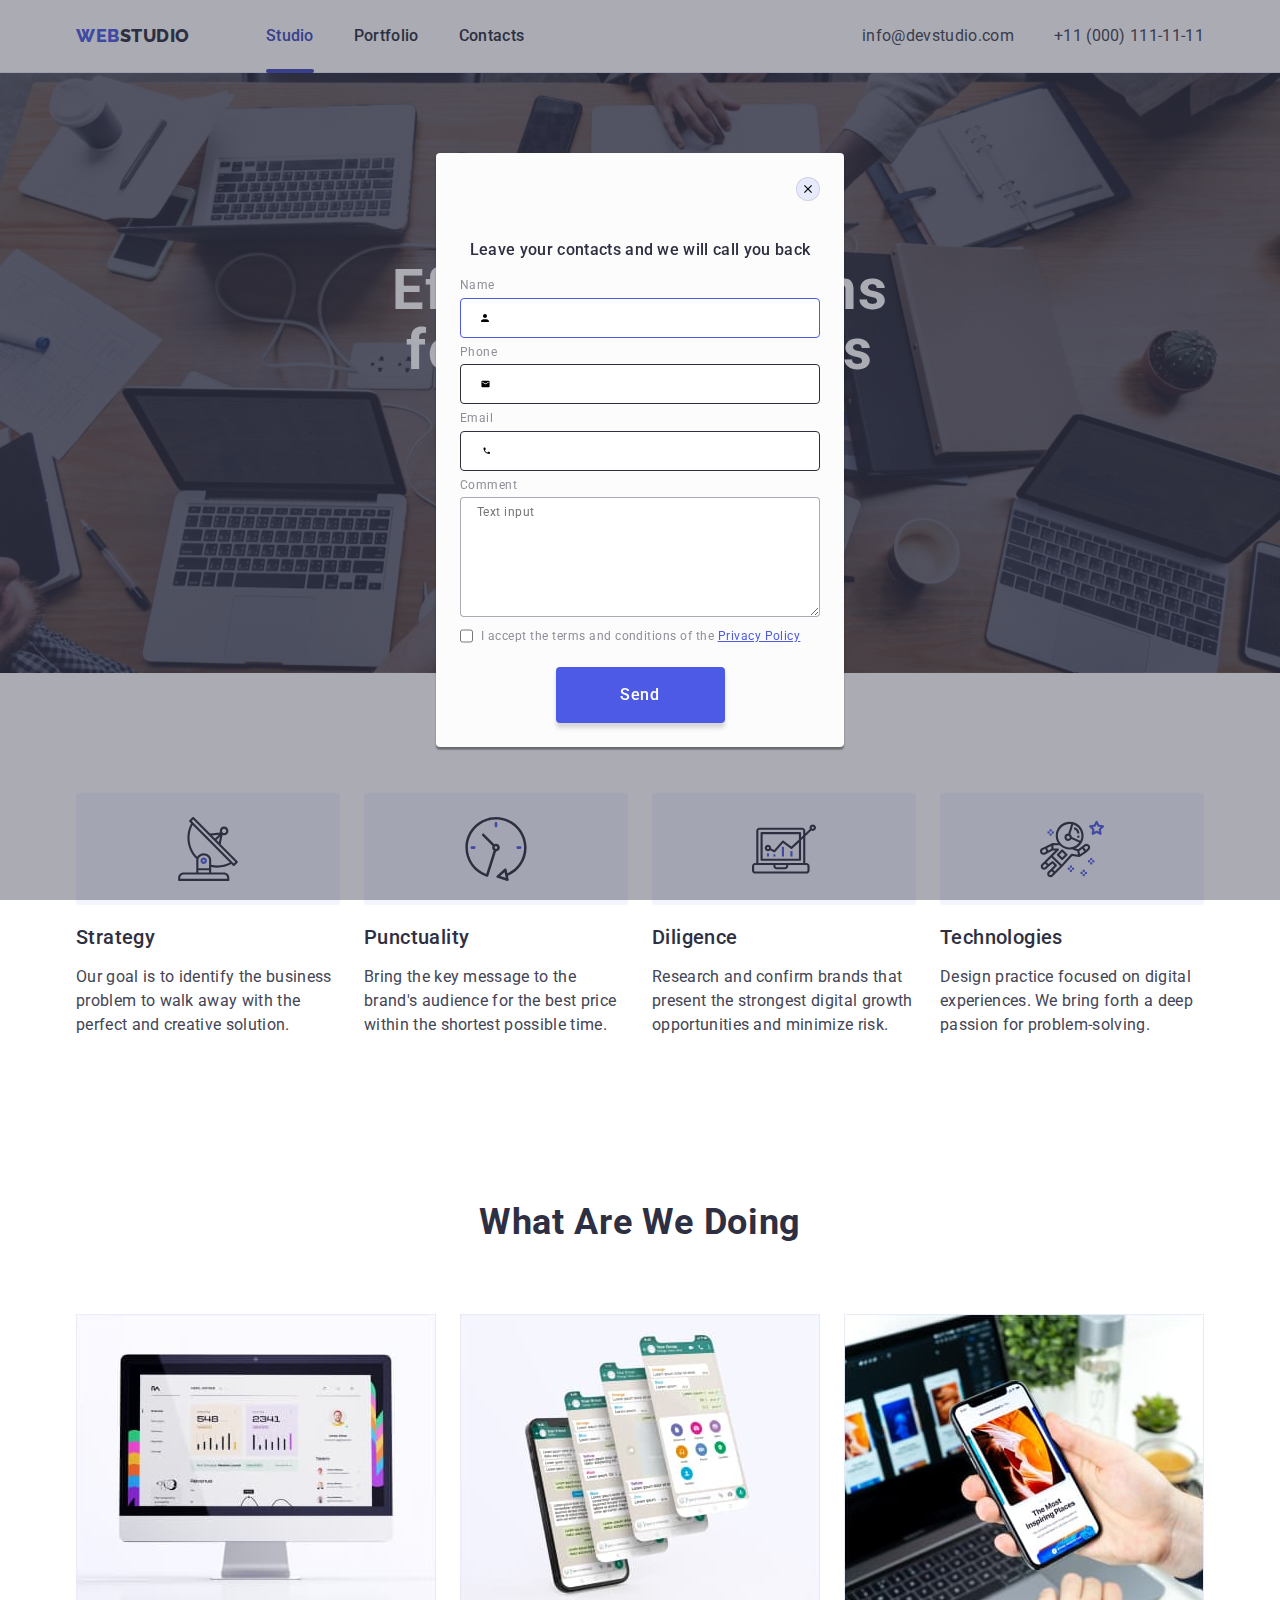
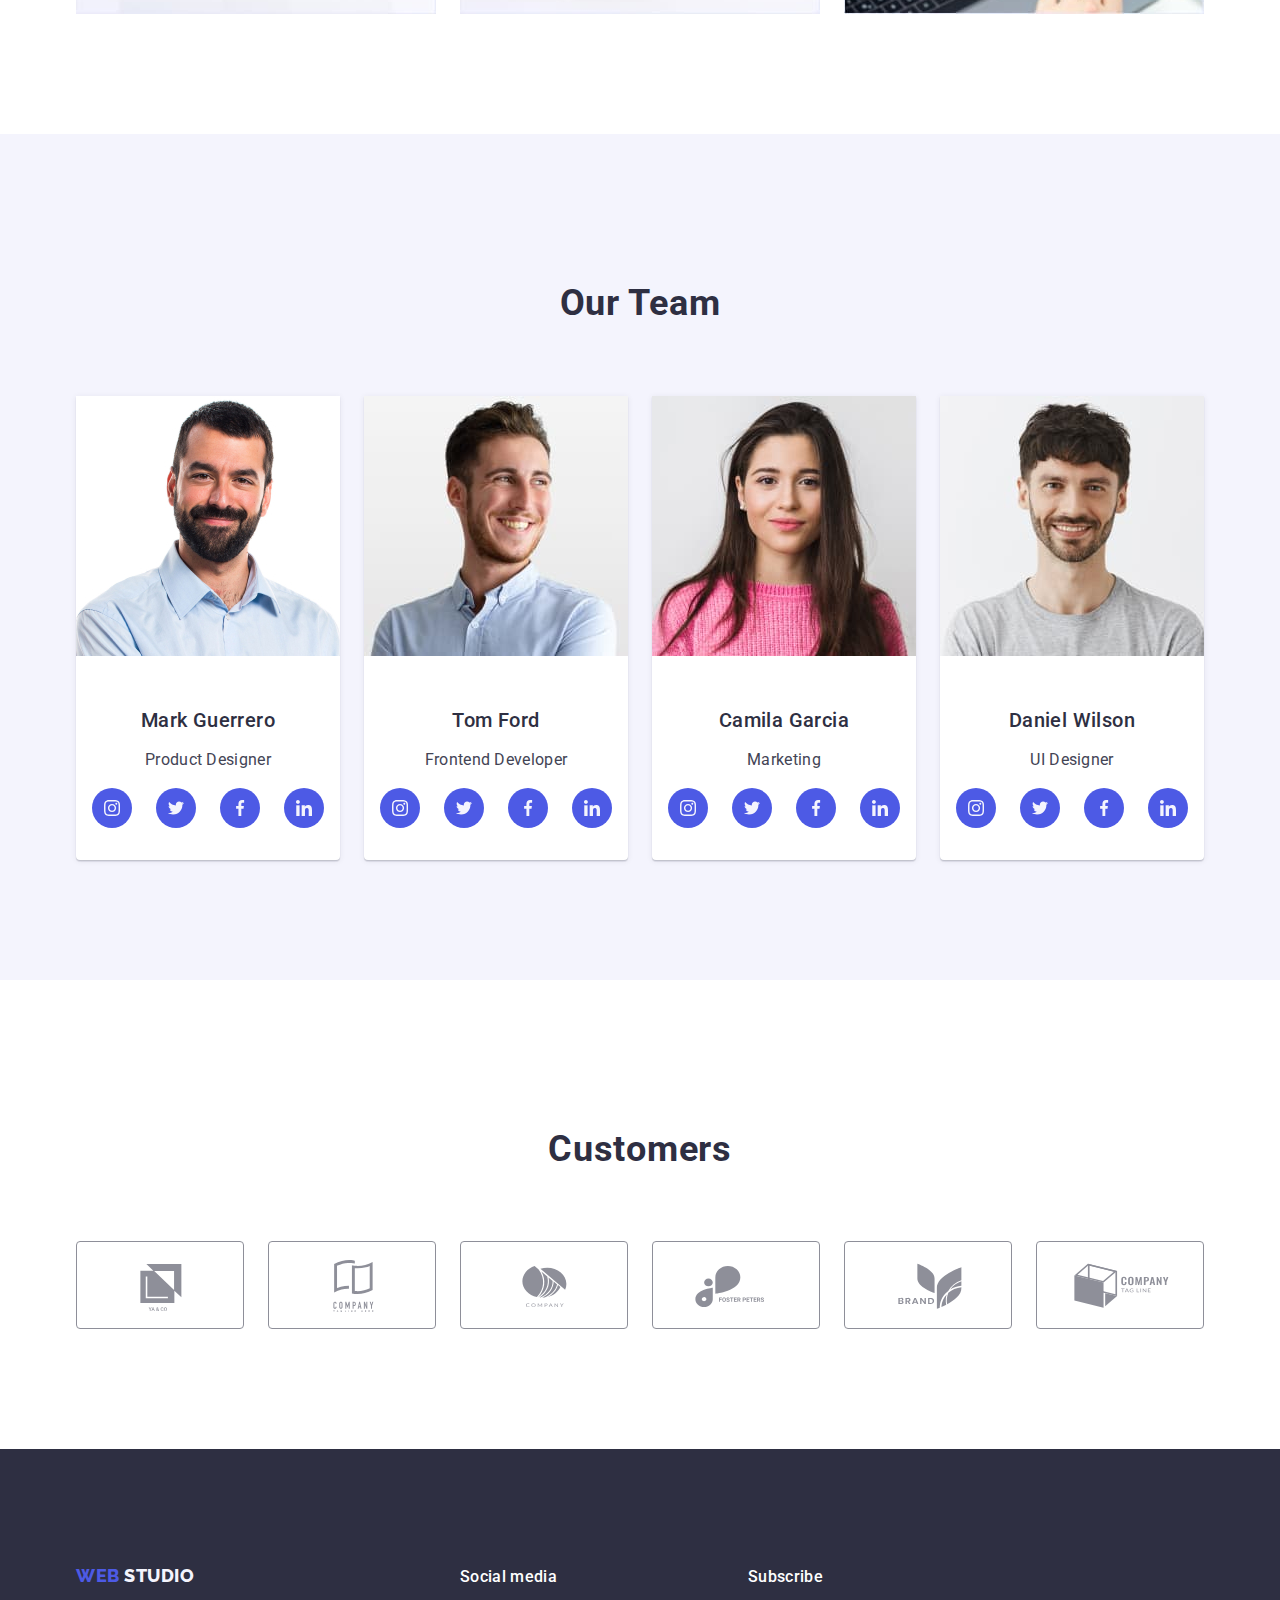
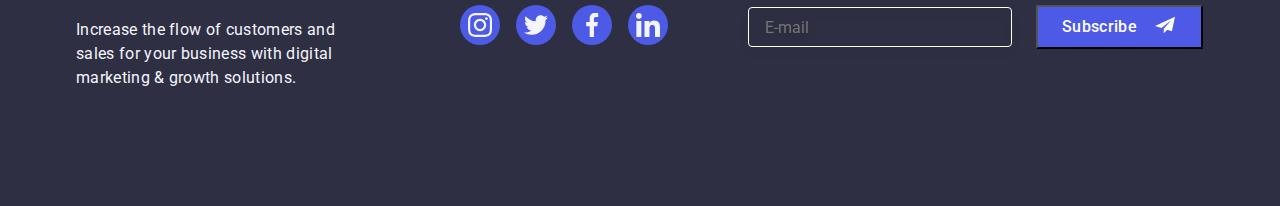
==== commit 6d2c9bde: "4  form new" ====
--- a/index.html
+++ b/index.html
@@ -70,27 +70,27 @@
             </button>
             <p class="modal-title">Leave your contacts and we will call you back</p>
             <form>              
-              <label class="modal-info">Name
+              <label class="modal-info"><span class="modal-form-input-desc">Name</span>
               <div class="modal-wrapper">
                 <input type="text" name="user_name" class="modal-input" autofocus required pattern="[a-zA-Zа-яА-ЯіІїЇ]+" minlength="2"/><svg class="modal-img" width="12" height="12">
                   <use href="./images/icon.svg#icon-person-black-18dp-1"></use>
                 </svg>
               </div></label>
-              <label class="modal-info">Phone
+              <label class="modal-info"><span class="modal-form-input-desc">Phone</span>
               <div class="modal-wrapper">
                 <input type="tel" name="user_phone" class="modal-input" required pattern="[0-9]{3}-[0-9]{3}[0-9{2}[0-9]{2}]" title="xxx-xxx-xx-xx"/><svg class="modal-img" width="13" height="13">
                   <use href="./images/icon.svg#icon-email-black-18dp-1"></use>
                 </svg>
               </div></label>
-              <label class="modal-info">Email
+              <label class="modal-info"><span class="modal-form-input-desc">Email</span>
               <div class="modal-wrapper">
                 <input type="email" name="user_email" class="modal-input"/><svg class="modal-img" width="15" height="12">
                   <use href="./images/icon.svg#icon-phone-black-18dp-1"></use>
                 </svg>
               </div></label>
-              <label class="modal-info" class="modal-text">Comment
-              <textarea name="" id="" cols="30" rows="10" placeholder="Text input" class="modal-comment"></textarea></label>
-              <label>
+              <label class="modal-info" class="modal-text"><span class="modal-form-input-desc">Comment</span><div class="modal-wrapper">
+              <textarea name="user_coment" placeholder="Text input" class="modal-comment"></textarea></label>
+              </div><label>
                 <div class="modal-wrapper terms">
                   <input type="checkbox" name="terms_and_conditions" value="agree" />
                   <span class="modal-checkbox">I accept the terms and conditions of the <a href="" class="modal-link">Privacy Policy</a></span>                  
--- a/css/styles.css
+++ b/css/styles.css
@@ -769,6 +769,10 @@
     letter-spacing: 0.02em;
     color: var(--main-header-color);
   }
+  /* .modal-form {
+    display: flex;
+    flex-direction: column;
+  } */
   .modal-info {
     /* display: inline-block; */
     font-size: 12px;
@@ -794,37 +798,62 @@
     margin-top: 12px;
     margin-bottom: 24px;
   }
-  input {
+  /* input {
     display: block;
-  }
+  } */
  
   .modal-input {
     width: 100%;
     height: 40px;
     position: relative;
-    border: 1px solid var(--main-header-color); 
-    padding-left: 28px;    
+    border: 1px solid var(--main-header-color);
+    border-radius: 4px; 
+    padding-left: 38px;    
     /* display: flex;
     align-items: center;
     justify-content: center; */
   }
+  .modal-input:focus {
+    outline: none;
+    border-color: var(--primary-brand-color);
+  }
+  .modal-input:focus
+  /* .modal-form-input-desc {
+    display: block;
+     font-size: 12px;
+    line-height: 1.17;  
+    letter-spacing: 0.04em; 
+    color: var(--customers-icon-color);
+    width: 100%;
+    height: 40px;
+  } */
   /* input:focus, */
-  input:focus {
+  /* input:focus {
    border: var(--primary-brand-color);
+  } */
+  .modal-input:focus + .modal-img {
+    background-color: var(--primary-brand-color);
   }
   .modal-comment {
+    /* position: absolute;
+    top: 216px; */
     width: 100%;
+    min-height: 120px;
     padding-left: 16px;
     padding-top: 8px;
     letter-spacing: 0.04em;
-    /* box-sizing: border-box; */
-    
+    border: 1px solid rgba(46, 47, 66, 0.4); 
+    border-radius: 4px;   
+  }
+  .modal-comment:focus {
+    outline: none;
+    border-color: var(--primary-brand-color);
   }
   .modal-img {
     position: absolute;
-    top: 14px;
-    left: 19px;
-    bottom: 14px;
+    top: 50%;
+    left: 19px;        
+    transform: translate(0,-50%);
   }
   .modal-checkbox {
     font-family: 'Roboto';
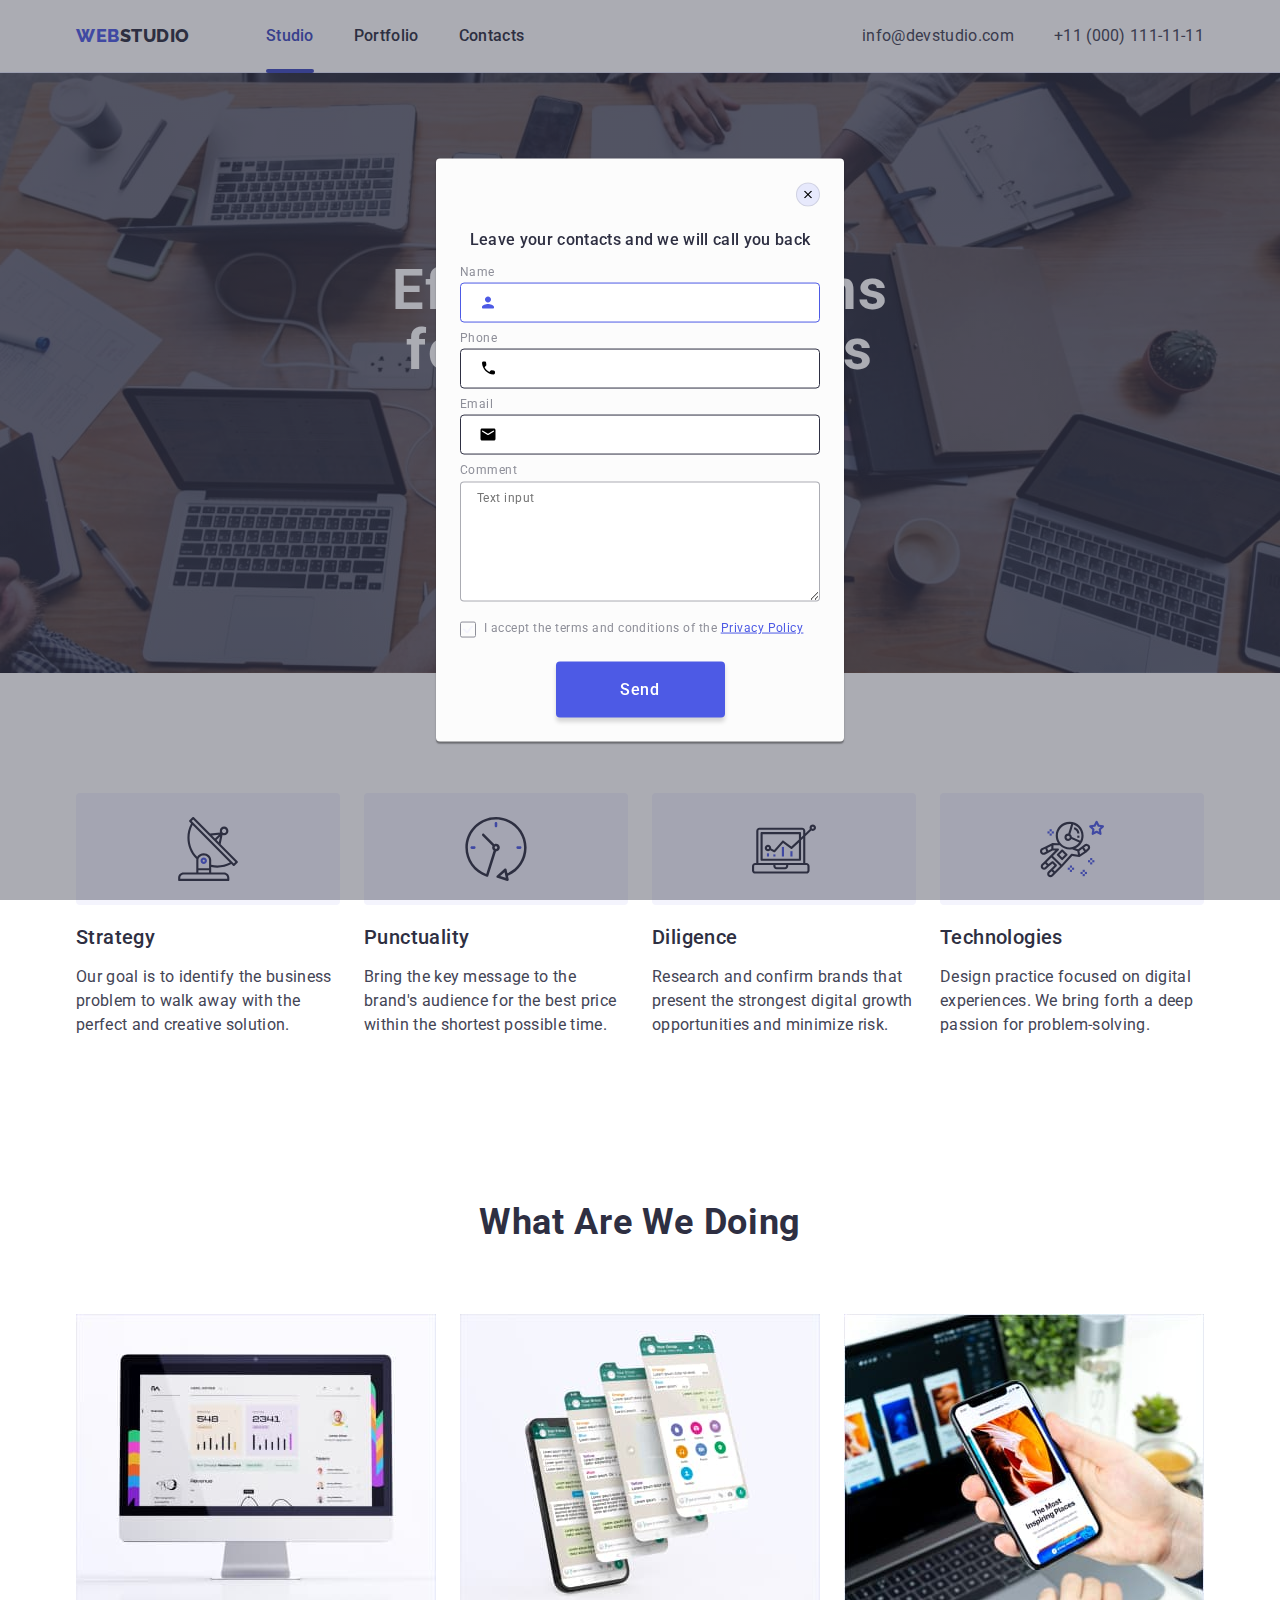
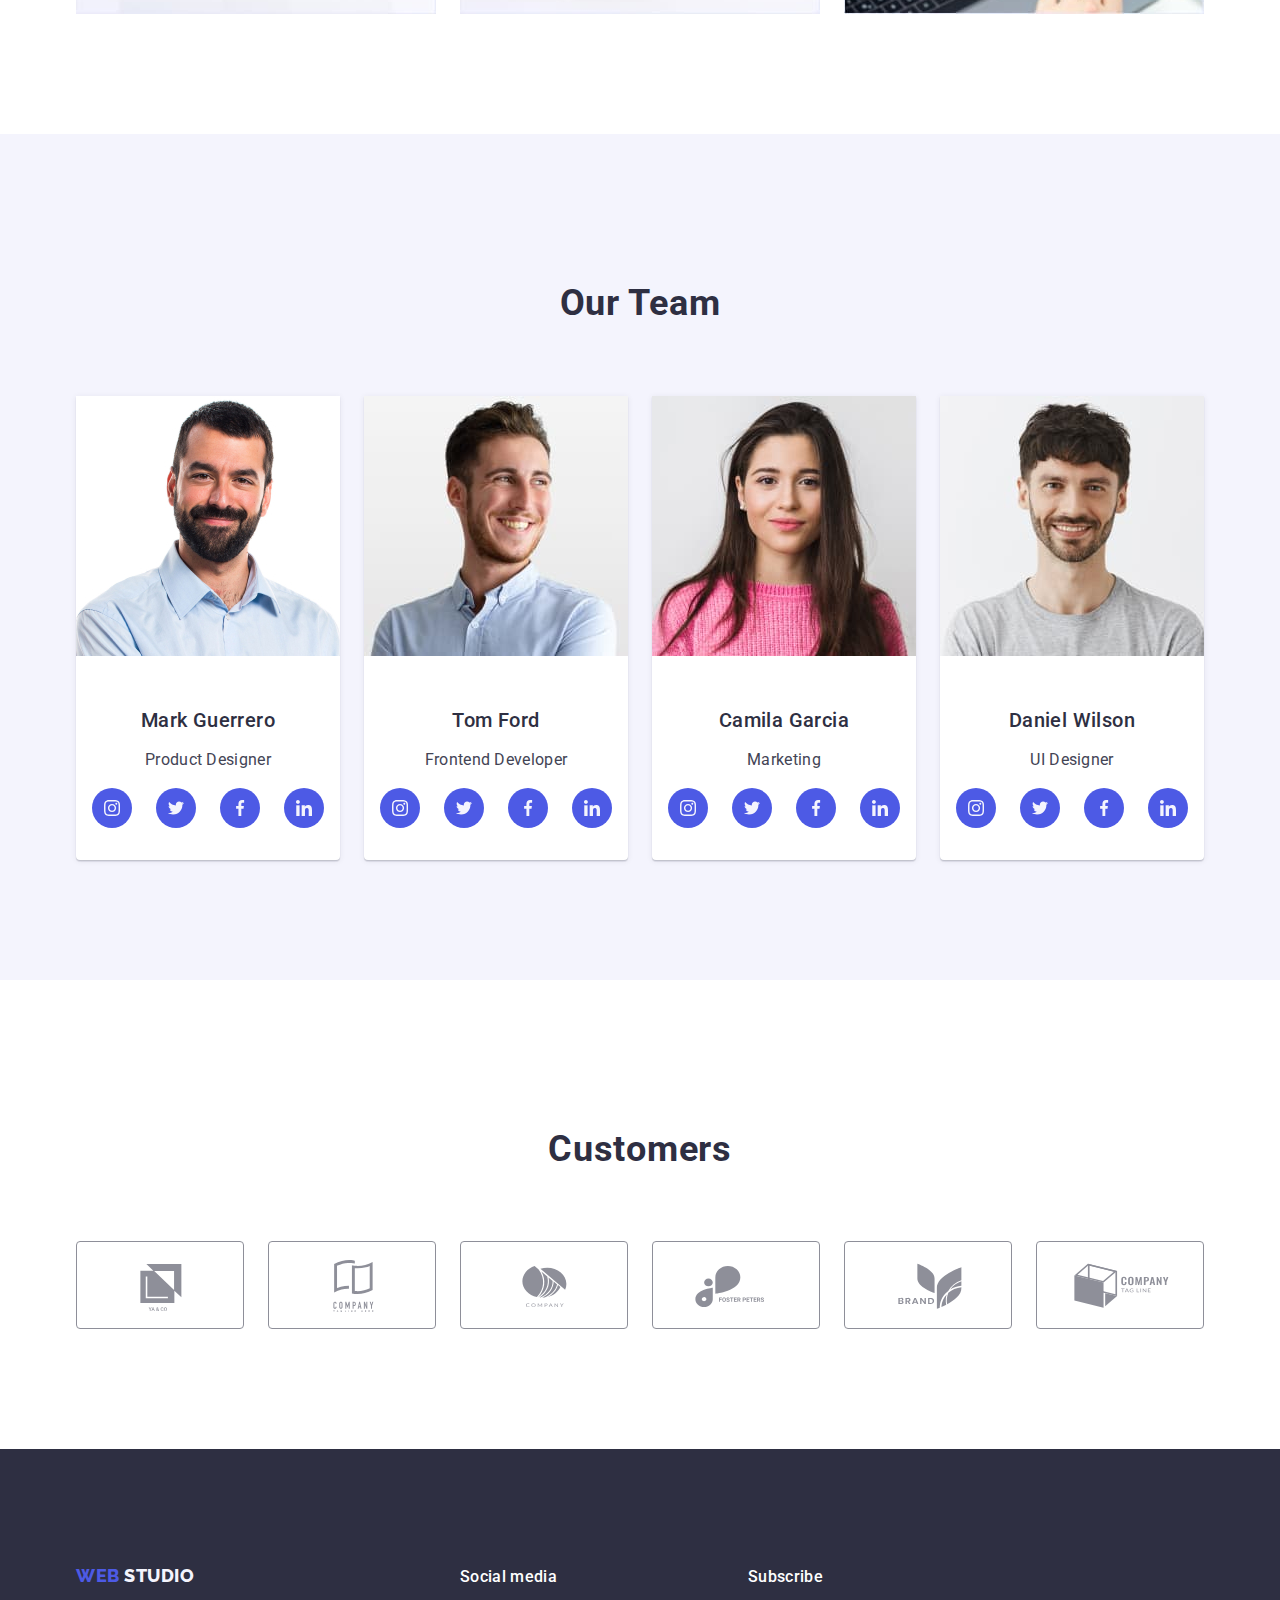
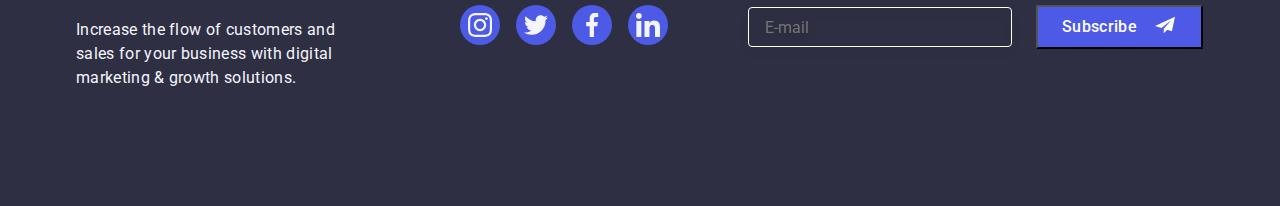
==== commit 7e09deb1: "5" ====
--- a/index.html
+++ b/index.html
@@ -72,31 +72,31 @@
             <form>              
               <label class="modal-info"><span class="modal-form-input-desc">Name</span>
               <div class="modal-wrapper">
-                <input type="text" name="user_name" class="modal-input" autofocus required pattern="[a-zA-Zа-яА-ЯіІїЇ]+" minlength="2"/><svg class="modal-img" width="12" height="12">
+                <input type="text" name="user_name" class="modal-input" autofocus required pattern="[a-zA-Zа-яА-ЯіІїЇ]+" minlength="2"/><svg class="modal-img" width="18" height="18">
                   <use href="./images/icon.svg#icon-person-black-18dp-1"></use>
                 </svg>
               </div></label>
               <label class="modal-info"><span class="modal-form-input-desc">Phone</span>
               <div class="modal-wrapper">
-                <input type="tel" name="user_phone" class="modal-input" required pattern="[0-9]{3}-[0-9]{3}[0-9{2}[0-9]{2}]" title="xxx-xxx-xx-xx"/><svg class="modal-img" width="13" height="13">
-                  <use href="./images/icon.svg#icon-email-black-18dp-1"></use>
+                <input type="tel" name="user_phone" class="modal-input" required pattern="^[0-9]{3}-[0-9]{3}-[0-9{2}-[0-9]{2}]+$" title="xxx-xxx-xx-xx"/><svg class="modal-img" width="18" height="24">
+                  <use href="./images/icon.svg#icon-phone-black-18dp-1"></use>
                 </svg>
               </div></label>
               <label class="modal-info"><span class="modal-form-input-desc">Email</span>
               <div class="modal-wrapper">
-                <input type="email" name="user_email" class="modal-input"/><svg class="modal-img" width="15" height="12">
-                  <use href="./images/icon.svg#icon-phone-black-18dp-1"></use>
+                <input type="email" name="user_email" class="modal-input"/><svg class="modal-img" width="18" height="24">
+                  <use href="./images/icon.svg#icon-email-black-18dp-1"></use>
                 </svg>
               </div></label>
-              <label class="modal-info" class="modal-text"><span class="modal-form-input-desc">Comment</span><div class="modal-wrapper">
+              <label class="modal-info" class="modal-text"><span class="modal-form-input-desc">Comment</span>
               <textarea name="user_coment" placeholder="Text input" class="modal-comment"></textarea></label>
-              </div><label>
-                <div class="modal-wrapper terms">
-                  <input type="checkbox" name="terms_and_conditions" value="agree" />
+              <label>
+                <div class="modal-wrapper-agreement">
+                  <input class="modal-form-agreement-box" type="checkbox" name="user_agreement" value="agree" /><svg class="agree-vector" width="10" height="8"><use href="./images/icon.svg#icon-Vector"></use></svg>
                   <span class="modal-checkbox">I accept the terms and conditions of the <a href="" class="modal-link">Privacy Policy</a></span>                  
                 </div>
               </label>
-              <button type="submit" class="button-order" name="Submit" value="">Send</button>
+              <button type="submit" class="modal-button-send" name="Submit" value="">Send</button>
             </form>
           </div>
         </div>
--- a/css/styles.css
+++ b/css/styles.css
@@ -763,6 +763,7 @@
     fill: var(--white-background-color);
   }
   .modal-title {
+    margin-top: 0;
     font-size: 16px;
     font-weight: 500;    
     text-align: center;
@@ -786,29 +787,27 @@
     position: relative;
     display: flex;
     gap: 8px;
-    margin-top: 4px;
-    margin-bottom: 4px;
+    margin-bottom: 8px;
     /* flex-wrap: nowrap; */ 
     /* position: relative; */
     /* padding-top: -28px;
     padding-bottom: -28px;
     padding-left: -39px; */
   }
-  .modal-wrapper.terms {
-    margin-top: 12px;
+  .modal-wrapper-agreement {
+    position: relative;
+    display: flex;
+    gap: 8px;    
     margin-bottom: 24px;
   }
-  /* input {
-    display: block;
-  } */
- 
   .modal-input {
     width: 100%;
     height: 40px;
     position: relative;
     border: 1px solid var(--main-header-color);
     border-radius: 4px; 
-    padding-left: 38px;    
+    padding-left: 38px;
+    transition: border-color var(--transition-dur-and-func);   
     /* display: flex;
     align-items: center;
     justify-content: center; */
@@ -817,7 +816,15 @@
     outline: none;
     border-color: var(--primary-brand-color);
   }
-  .modal-input:focus
+  
+  .modal-form-input-desc {
+    display: block;
+    margin-bottom: 4px;
+  }
+  .modal-img {
+    transition: fill 250ms cubic-bezier(0.4, 0, 0.2, 1);
+  }
+  
   /* .modal-form-input-desc {
     display: block;
      font-size: 12px;
@@ -832,18 +839,23 @@
    border: var(--primary-brand-color);
   } */
   .modal-input:focus + .modal-img {
-    background-color: var(--primary-brand-color);
+    fill: var(--primary-brand-color);
   }
   .modal-comment {
     /* position: absolute;
     top: 216px; */
     width: 100%;
     min-height: 120px;
-    padding-left: 16px;
-    padding-top: 8px;
+    padding: 8px 16px;    
     letter-spacing: 0.04em;
     border: 1px solid rgba(46, 47, 66, 0.4); 
-    border-radius: 4px;   
+    border-radius: 4px;
+    margin-bottom: 16px;
+    font-family: 'Roboto';
+    font-style: normal;
+    font-weight: 400;
+    font-size: 12px;
+    line-height: 14px;       
   }
   .modal-comment:focus {
     outline: none;
@@ -864,7 +876,50 @@
     letter-spacing: 0.04em;
     color: var(--customers-icon-color);    
   }
+  .modal-form-agreement-box {
+    /* position: absolute; */
+    appearance: none;
+    width: 16px;
+    height: 16px;
+    border: 1px solid var(--customers-icon-color);
+    border-radius: 2px;
+    transition: var(--transition-dur-and-func);
+  }
+  .modal-form-agreement-box:checked {
+    background-color: var(--pressed-state-color);
+  }
   .modal-link {
     color: var(--primary-brand-color);
     text-decoration: underline;
   }
+  .modal-button-send {     
+      font-family: inherit;
+      font-weight: 500;
+      font-size: 16px;
+      line-height: 1.5;
+      letter-spacing: 0.04em;
+      cursor: pointer;
+      padding: 16px 32px;
+      min-width: 169px;
+      min-height: 56px;
+      display: block;
+      height: 56px;
+      border: none; 
+      /* WHITE */
+      color: var(--white-background-color);
+      background-color: var(--primary-brand-color);
+      box-shadow: 0px 4px 4px rgba(0, 0, 0, 0.15);
+      border-radius: 4px;
+      margin: 0 auto;
+      transition: background-color var(--transition-dur-and-func);
+    }
+    .modal-button-send:hover,
+    .modal-button-send:focus,
+    .modal-button-send:active {
+      background-color: var(--pressed-state-color);
+    }
+    .agree-vector {
+      position: absolute;
+      top: 4px;
+      left: 3px;
+    }
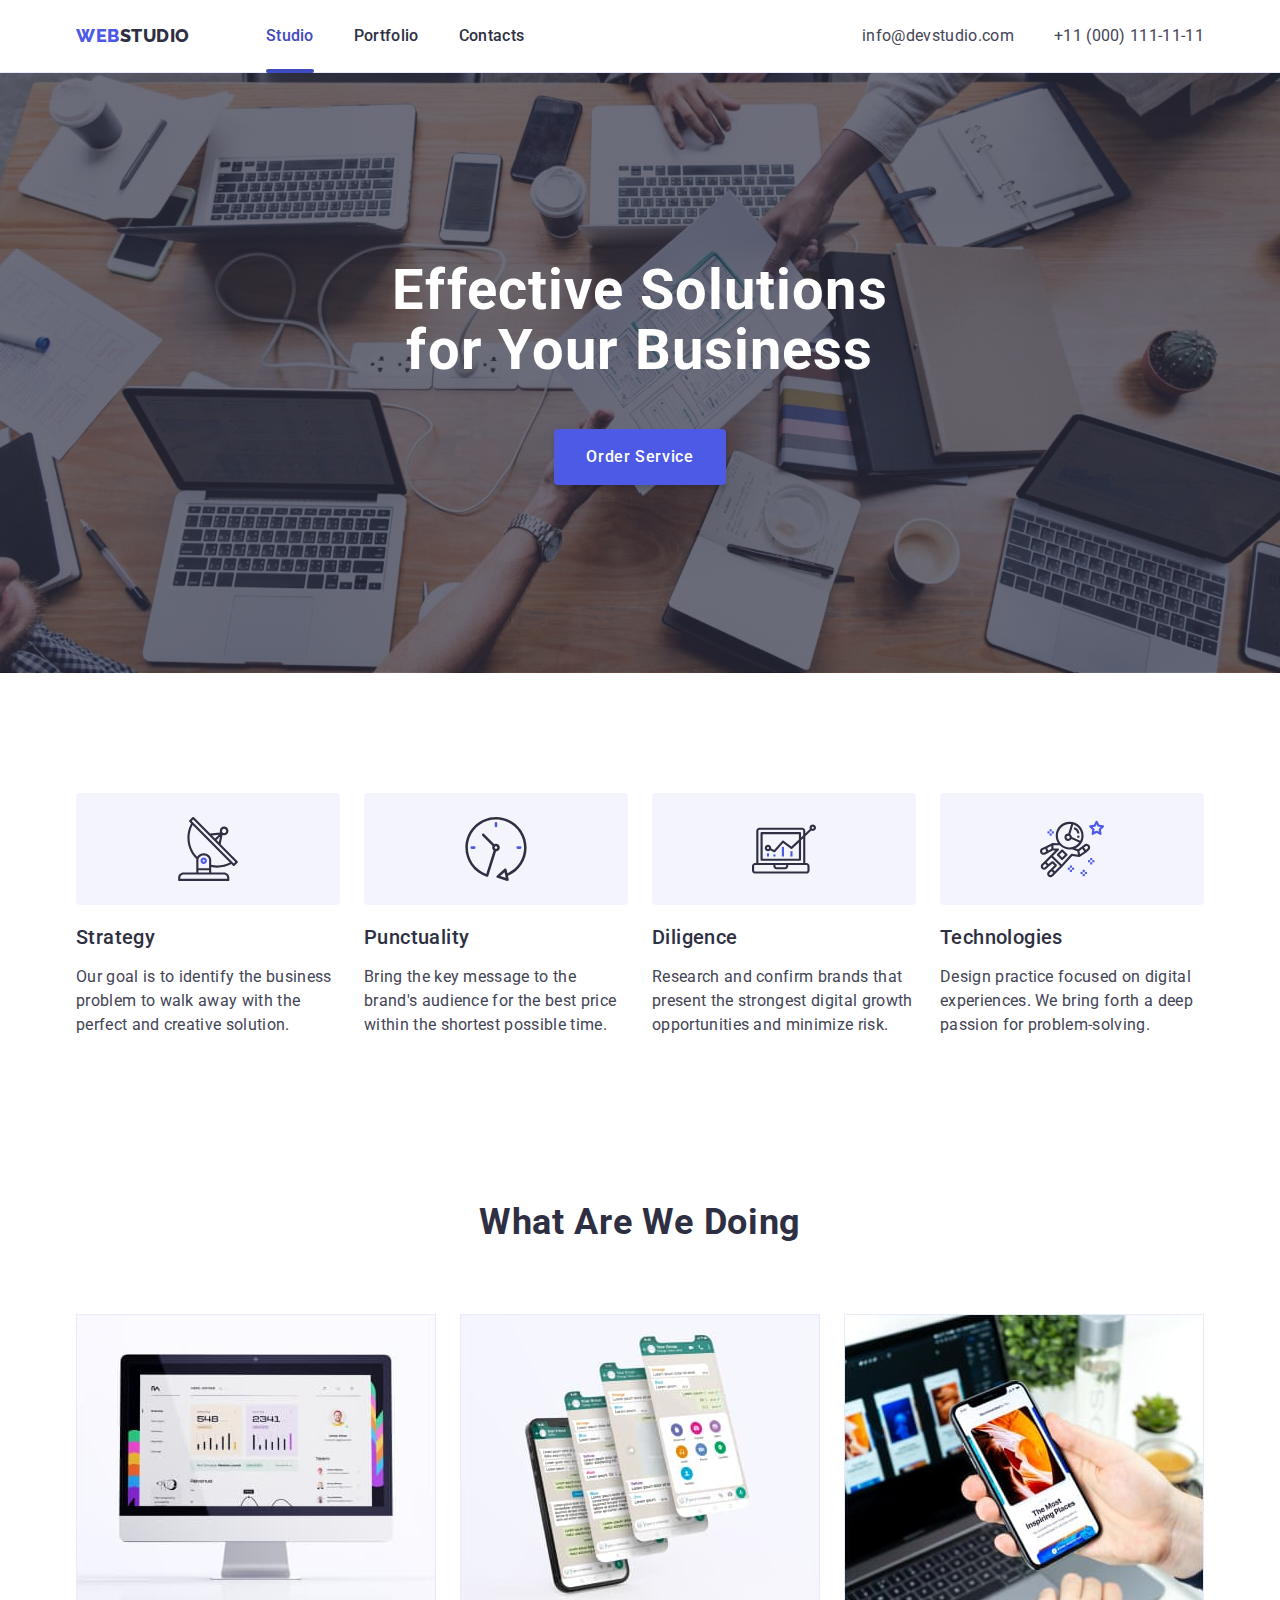
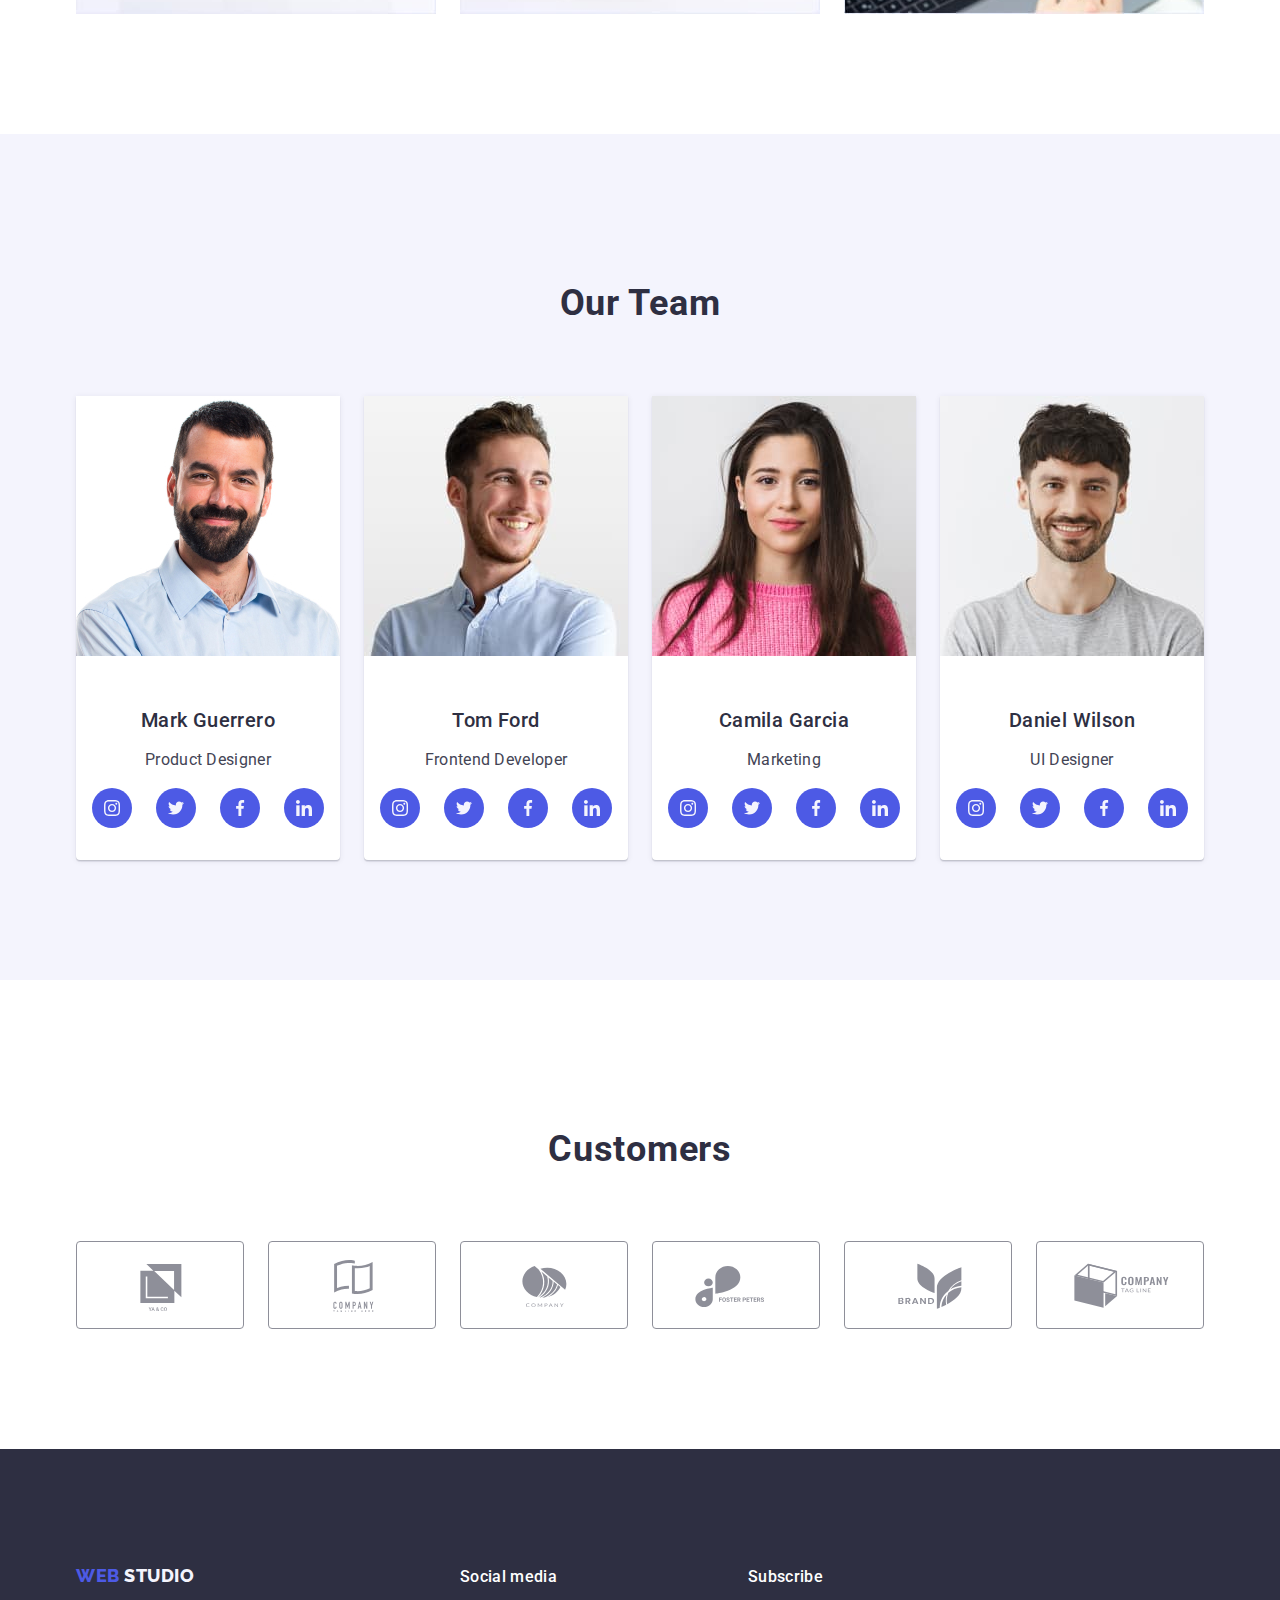
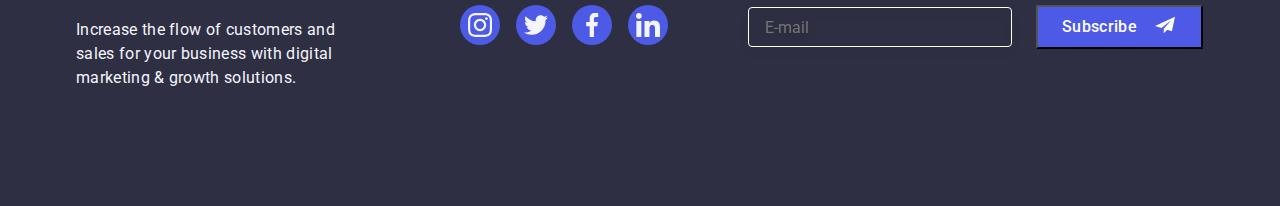
==== commit 120778a1: "6" ====
--- a/index.html
+++ b/index.html
@@ -61,7 +61,7 @@
         </div>       
       </section>
        <!-- Modal window -->
-        <div class="backdrop" data-modal>
+        <div class="backdrop is-hidden" data-modal>
           <div class="modal">
             <button class="modal-close-button" type="button" data-modal-close>
               <svg class="modal-icon" width="8" height="8">
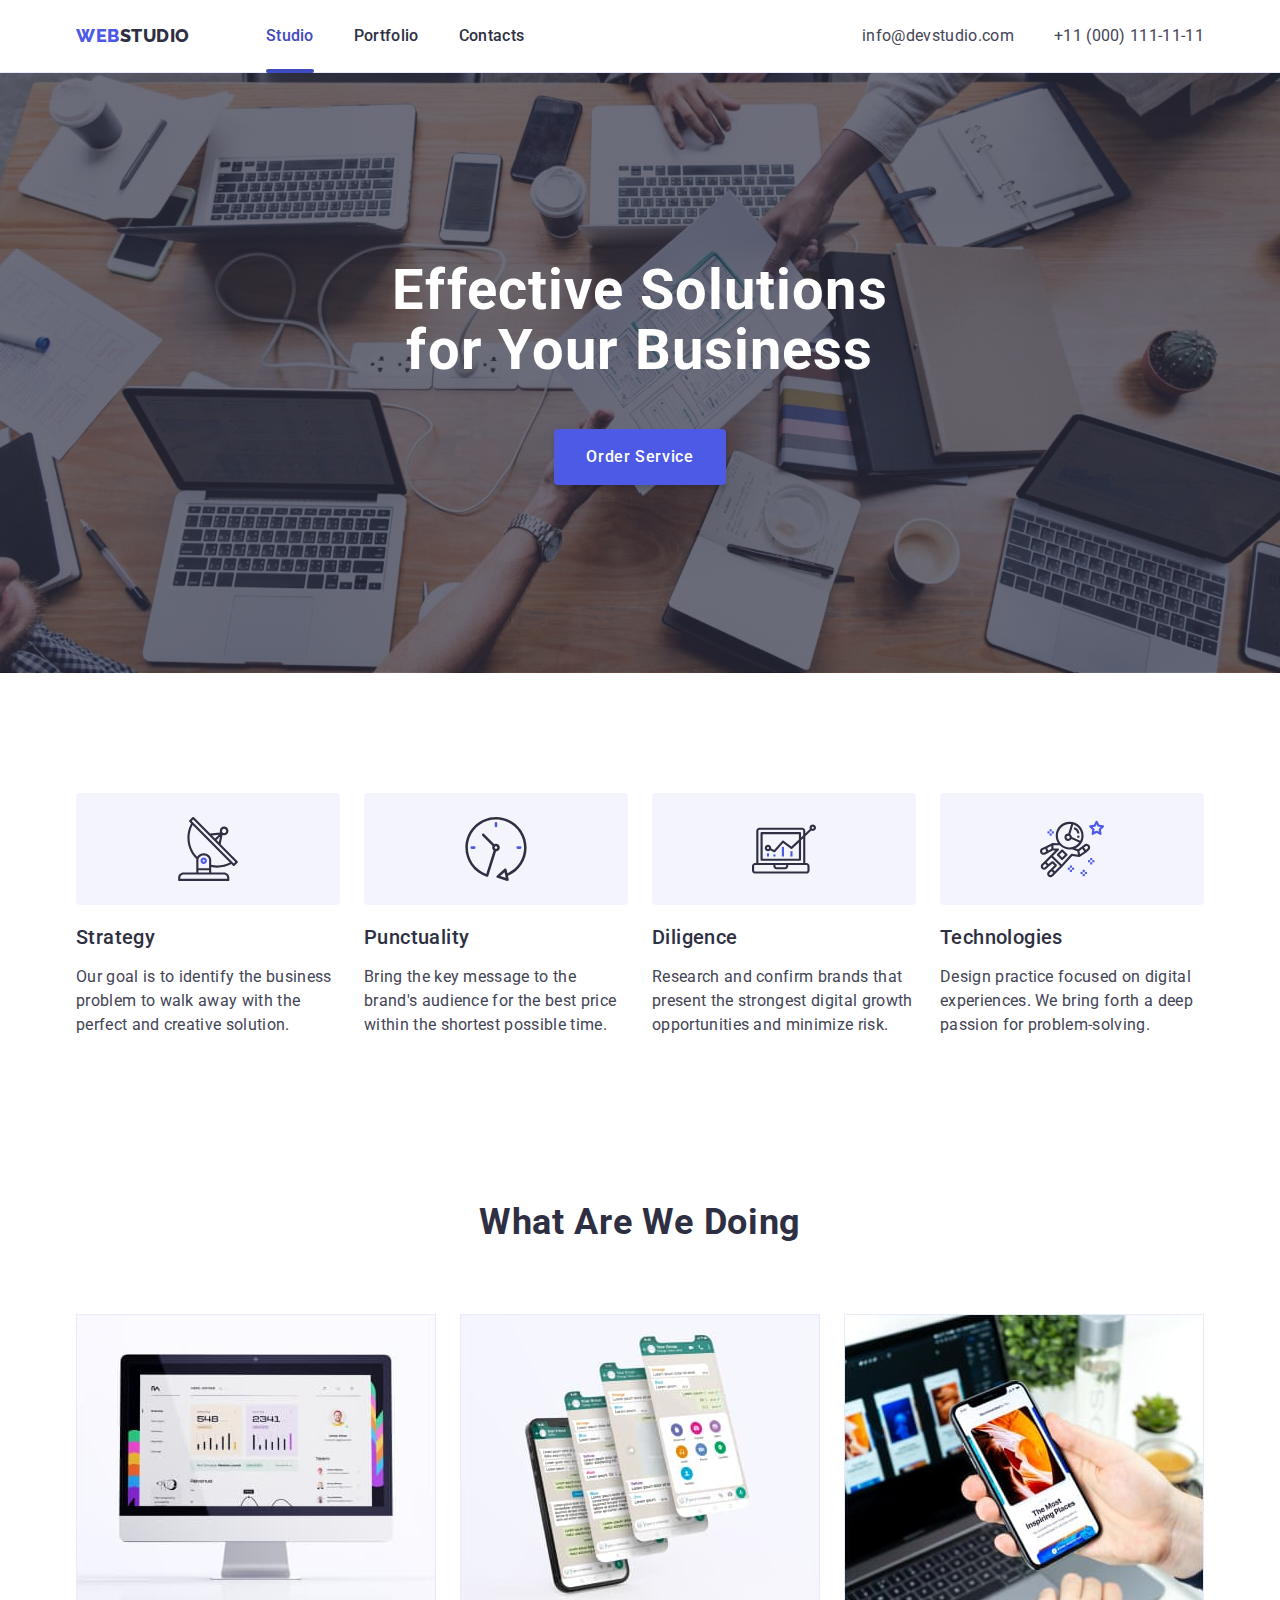
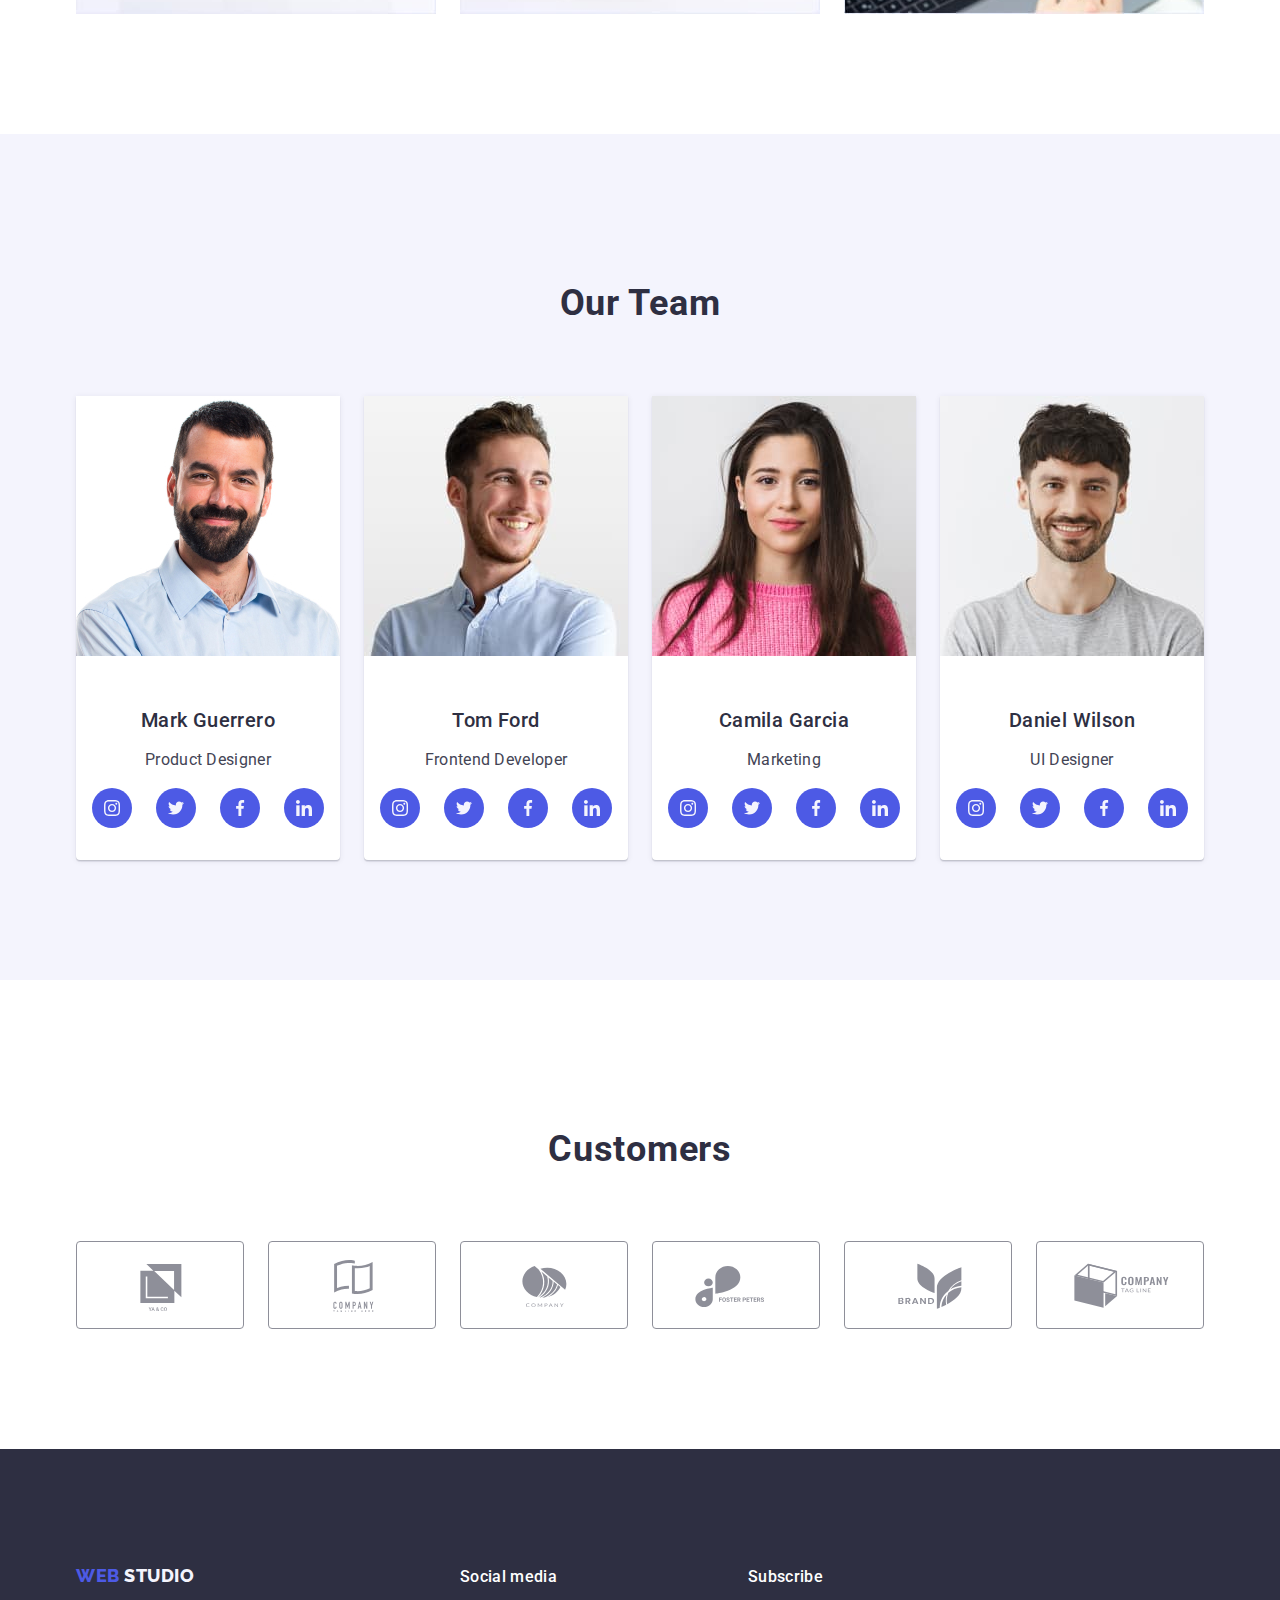
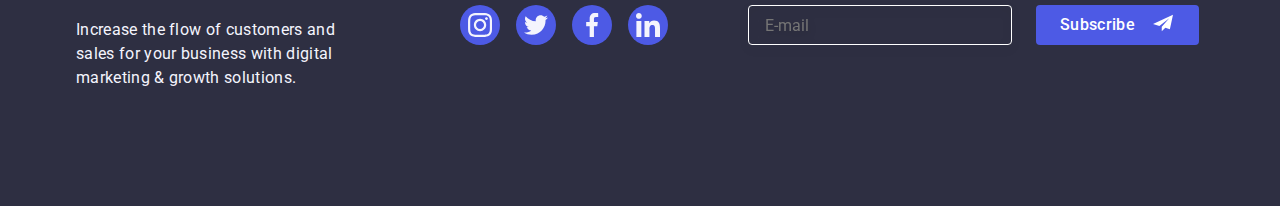
==== commit f89865b9: "10" ====
--- a/index.html
+++ b/index.html
@@ -68,29 +68,29 @@
                 <use href="./images/icon.svg#icon-close-black-18dp-2-1"></use>
               </svg>
             </button>
-            <p class="modal-title">Leave your contacts and we will call you back</p>
+            <strong class="modal-title">Leave your contacts and we will call you back</strong>
             <form>              
-              <label class="modal-info"><span class="modal-form-input-desc">Name</span>
+              <label class="modal-info" for="user-name">Name</label>
               <div class="modal-wrapper">
-                <input type="text" name="user_name" class="modal-input" autofocus required pattern="[a-zA-Zа-яА-ЯіІїЇ]+" minlength="2"/><svg class="modal-img" width="18" height="18">
+                <input type="text" name="user_name" class="modal-input" id="user-name" autofocus required pattern="[a-zA-Zа-яА-ЯіІїЇ]+" minlength="2"/><svg class="modal-img" width="18" height="18">
                   <use href="./images/icon.svg#icon-person-black-18dp-1"></use>
                 </svg>
-              </div></label>
-              <label class="modal-info"><span class="modal-form-input-desc">Phone</span>
+              </div>
+              <label class="modal-info" for="user-phone">Phone</label>
               <div class="modal-wrapper">
-                <input type="tel" name="user_phone" class="modal-input" required pattern="^[0-9]{3}-[0-9]{3}-[0-9{2}-[0-9]{2}]+$" title="xxx-xxx-xx-xx"/><svg class="modal-img" width="18" height="24">
+                <input type="tel" name="user_phone" class="modal-input" id="user-phone" required pattern="^[0-9]{3}-[0-9]{3}-[0-9{2}-[0-9]{2}]+$" title="xxx-xxx-xx-xx"/><svg class="modal-img" width="18" height="24">
                   <use href="./images/icon.svg#icon-phone-black-18dp-1"></use>
                 </svg>
-              </div></label>
-              <label class="modal-info"><span class="modal-form-input-desc">Email</span>
+              </div>
+              <label class="modal-info" for="user-email">Email</label>
               <div class="modal-wrapper">
-                <input type="email" name="user_email" class="modal-input"/><svg class="modal-img" width="18" height="24">
+                <input type="email" name="user_email" class="modal-input" id="user-email"/><svg class="modal-img" width="18" height="24">
                   <use href="./images/icon.svg#icon-email-black-18dp-1"></use>
                 </svg>
-              </div></label>
-              <label class="modal-info" class="modal-text"><span class="modal-form-input-desc">Comment</span>
-              <textarea name="user_coment" placeholder="Text input" class="modal-comment"></textarea></label>
-              <label>
+              </div>
+              <label class="modal-info" for="user_message">Comment</label>
+              <textarea name="user-message" placeholder="Text input" class="user-message" name="user-message"></textarea>
+              <label class="modal-info">
                 <div class="modal-wrapper-agreement">
                   <input class="modal-form-agreement-box" type="checkbox" name="user_agreement" value="agree" /><svg class="agree-vector" width="10" height="8"><use href="./images/icon.svg#icon-Vector"></use></svg>
                   <span class="modal-checkbox">I accept the terms and conditions of the <a href="" class="modal-link">Privacy Policy</a></span>                  
@@ -395,19 +395,19 @@
               </li>
             </ul>
           </div>           
-          <form name="Subscribe">
-          <label>
-            <p class="footer-title-sm">Subscribe</p>            
+          <form name="Subscribe">          
+            <p class="footer-title-sm">Subscribe</p>       
               <div class="subscribe-footer">
-                <input type="email" name="email" class="subscribe-email" placeholder="E-mail" />
-              </label>
-            </form>                        
-              <button type="submit" class="subscribe-btn">Subscribe<svg width="24" height="20">
+                <label class="visually-hidden" for="email">Email</label>
+                <input type="email" name="email" class="subscribe-email" id="email" placeholder="E-mail" />
+                <button type="submit" class="subscribe-btn">Subscribe<svg width="24" height="20">
                 <use href="./images/icon.svg#icon-Telegram"></use></svg>
               </button>                     
            </div>
+          </form> 
         </div>                  
     </footer>
     <script src="./js/modal.js"></script>
   </body>
-</html>
+</html>           
+ 
--- a/css/styles.css
+++ b/css/styles.css
@@ -406,14 +406,11 @@
   display: flex;
   align-items: center;
   gap: 24px;
-  /* width: 168px;
-  height: 88px; */
-}
+ }
 
 .customers-list {  
   display: flex;
   gap: 24;
-  
   }
 .customers-item {
 width: 168px;
@@ -448,13 +445,6 @@
   fill: var(--pressed-state-color);
 }
 
-
-/* .team-wrapper::after {
-  content: "";
-  display: flex;
-  width: 24px;
-  height: 24px;
-} */
 .list-of-sm {
   display: flex;
 }
@@ -518,8 +508,6 @@
 transition: background-color var(--transition-dur-and-func);
 }
 .footer-sm-list {
-  /* position: relative; */
-  /* width: 232px; */
   height: 40px;  
   display: flex;
   gap: 16px;
@@ -537,10 +525,8 @@
   gap: 24px;
   align-items: center;
   justify-content: center;
-  /* position: absolute; */
-}
+  }
 .subscribe-email {
-/* position: absolute; */
 top: 0;
 left: 0;
 width: 264px;
@@ -568,6 +554,8 @@
 padding: 8px 24px;
 color: var(--white-background-color);
 background-color: var(--primary-brand-color);
+border: none;
+border-radius: 4px;
 transition: background-color var(--transition-dur-and-func);
 }
 .subscribe-btn:hover,
@@ -661,7 +649,6 @@
     background-color: var(--primary-brand-color);
     bottom: 0;
     left: 0;
-    /* overflow: auto; */
     padding: 40px 32px;
     transform: translateY(100%);
     transition: 250ms cubic-bezier(0.4, 0, 0.2, 1);
@@ -717,13 +704,10 @@
     background-color: rgba(252, 252, 252, 1);
     box-shadow: 0px 1px 1px rgba(0, 0, 0, 0.14), 0px 1px 3px rgba(0, 0, 0, 0.12), 0px 2px 1px rgba(0, 0, 0, 0.2);
     border-radius: 4px; 
-    padding: 72px 24px 24px 24px;   
+    padding: 72px 24px 24px 24px;  
+    resize: none; 
     transform: translate(-50%, -50%);
-    /* display: flex;
-    flex-wrap: wrap;
-    flex-direction: column;     */
-    
-  }
+    }
    .is-hidden {
     opacity: 0;
     visibility: hidden;
@@ -763,37 +747,29 @@
     fill: var(--white-background-color);
   }
   .modal-title {
+    display: block;
     margin-top: 0;
+    margin-bottom: 16px;
     font-size: 16px;
     font-weight: 500;    
     text-align: center;
     letter-spacing: 0.02em;
     color: var(--main-header-color);
   }
-  /* .modal-form {
-    display: flex;
-    flex-direction: column;
-  } */
-  .modal-info {
-    /* display: inline-block; */
+    .modal-info {
+    display: block;
     font-size: 12px;
     line-height: 1.17;  
     letter-spacing: 0.04em; 
     color: var(--customers-icon-color);
     width: 100%;
-    height: 40px;
-  }
+    /* height: 40px; */
+    margin-bottom: 4px;
+   }
   .modal-wrapper {
-    position: relative;
-    display: flex;
-    gap: 8px;
+    position: relative;    
     margin-bottom: 8px;
-    /* flex-wrap: nowrap; */ 
-    /* position: relative; */
-    /* padding-top: -28px;
-    padding-bottom: -28px;
-    padding-left: -39px; */
-  }
+    }
   .modal-wrapper-agreement {
     position: relative;
     display: flex;
@@ -808,47 +784,27 @@
     border-radius: 4px; 
     padding-left: 38px;
     transition: border-color var(--transition-dur-and-func);   
-    /* display: flex;
-    align-items: center;
-    justify-content: center; */
-  }
+   }
   .modal-input:focus {
     outline: none;
     border-color: var(--primary-brand-color);
   }
-  
-  .modal-form-input-desc {
-    display: block;
-    margin-bottom: 4px;
-  }
+
   .modal-img {
     transition: fill 250ms cubic-bezier(0.4, 0, 0.2, 1);
   }
-  
-  /* .modal-form-input-desc {
-    display: block;
-     font-size: 12px;
-    line-height: 1.17;  
-    letter-spacing: 0.04em; 
-    color: var(--customers-icon-color);
-    width: 100%;
-    height: 40px;
-  } */
-  /* input:focus, */
-  /* input:focus {
-   border: var(--primary-brand-color);
-  } */
+   
   .modal-input:focus + .modal-img {
     fill: var(--primary-brand-color);
   }
-  .modal-comment {
+  .user-message {
     /* position: absolute;
     top: 216px; */
     width: 100%;
     min-height: 120px;
     padding: 8px 16px;    
     letter-spacing: 0.04em;
-    border: 1px solid rgba(46, 47, 66, 0.4); 
+    border: 1px solid var(--main-header-color); 
     border-radius: 4px;
     margin-bottom: 16px;
     font-family: 'Roboto';
@@ -857,7 +813,7 @@
     font-size: 12px;
     line-height: 14px;       
   }
-  .modal-comment:focus {
+  .user-message:focus {
     outline: none;
     border-color: var(--primary-brand-color);
   }
@@ -868,26 +824,40 @@
     transform: translate(0,-50%);
   }
   .modal-checkbox {
+    display: block;
     font-family: 'Roboto';
     font-style: normal;
     font-weight: 400;
     font-size: 12px;
     line-height: 1,17;
     letter-spacing: 0.04em;
-    color: var(--customers-icon-color);    
+    color: var(--customers-icon-color);
+        
   }
   .modal-form-agreement-box {
-    /* position: absolute; */
     appearance: none;
     width: 16px;
     height: 16px;
     border: 1px solid var(--customers-icon-color);
     border-radius: 2px;
-    transition: var(--transition-dur-and-func);
-  }
+    cursor: pointer;    
+    transition:  background-color var(--transition-dur-and-func);
+    }
   .modal-form-agreement-box:checked {
-    background-color: var(--pressed-state-color);
-  }
+    background-color: var(--pressed-state-color);    
+  } 
+   .agree-vector {
+      position: absolute;
+      top: 4px;
+      left: 3px;
+      opacity: 0;
+      transition: var(--transition-dur-and-func);
+    }
+   
+  .modal-form-agreement-box:checked + .agree-vector {
+  opacity: 1;  
+  }
+   
   .modal-link {
     color: var(--primary-brand-color);
     text-decoration: underline;
@@ -918,8 +888,4 @@
     .modal-button-send:active {
       background-color: var(--pressed-state-color);
     }
-    .agree-vector {
-      position: absolute;
-      top: 4px;
-      left: 3px;
-    }
+   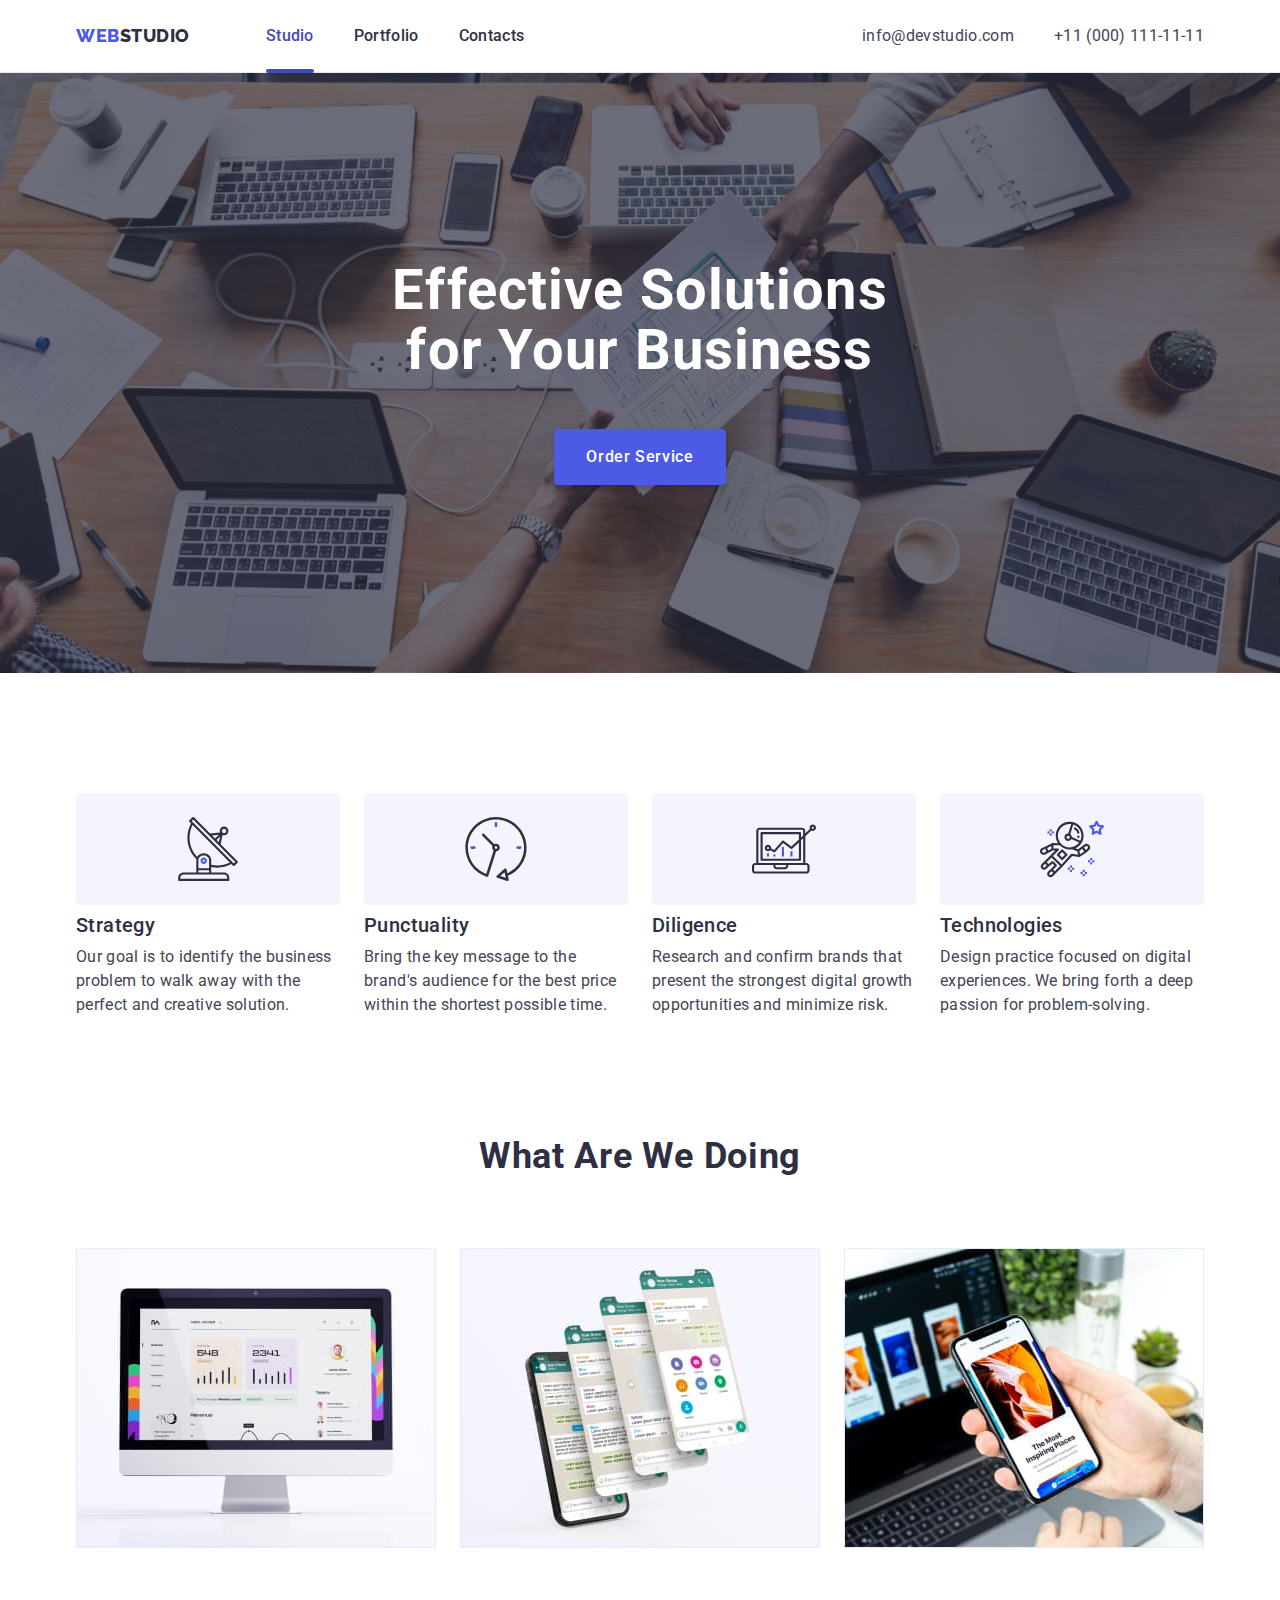
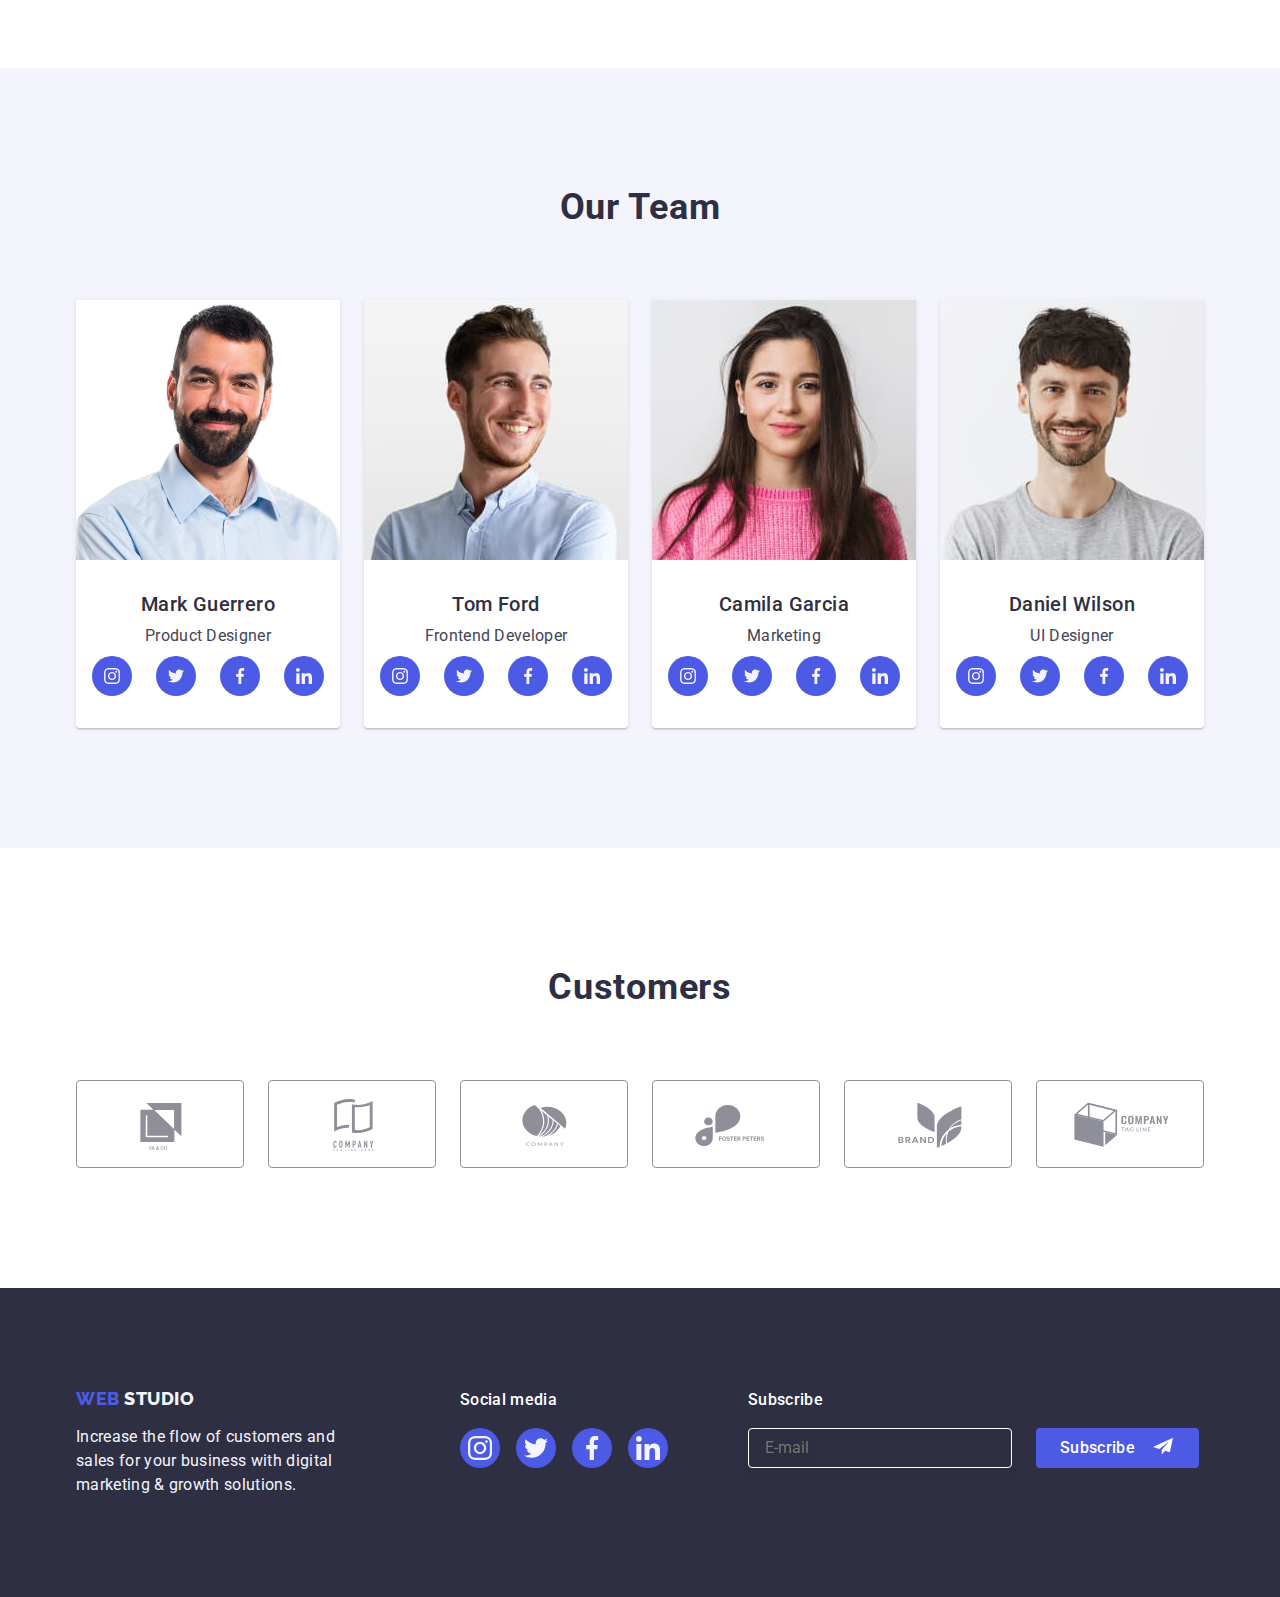
==== commit e04414f6: "Update index.html" ====
--- a/index.html
+++ b/index.html
@@ -88,13 +88,13 @@
                   <use href="./images/icon.svg#icon-email-black-18dp-1"></use>
                 </svg>
               </div>
-              <label class="modal-info" for="user_message">Comment</label>
-              <textarea name="user-message" placeholder="Text input" class="user-message" name="user-message"></textarea>
+              <label class="modal-info" for="user-message">Comment</label>
+              <textarea name="user-message" placeholder="Text input" class="user-message"></textarea>
               <label class="modal-info">
-                <div class="modal-wrapper-agreement">
+                <span class="modal-wrapper-agreement">
                   <input class="modal-form-agreement-box" type="checkbox" name="user_agreement" value="agree" /><svg class="agree-vector" width="10" height="8"><use href="./images/icon.svg#icon-Vector"></use></svg>
                   <span class="modal-checkbox">I accept the terms and conditions of the <a href="" class="modal-link">Privacy Policy</a></span>                  
-                </div>
+                </span>
               </label>
               <button type="submit" class="modal-button-send" name="Submit" value="">Send</button>
             </form>
--- a/css/styles.css
+++ b/css/styles.css
@@ -15,6 +15,15 @@
   /* Others */
   --transition-dur-and-func: 250ms cubic-bezier(0.4, 0, 0.2, 1);
 } 
+p,
+h1,
+h2,
+h3,
+h4,
+h5,
+h6 {
+  margin: 0;
+}
 .link {
   text-decoration: none;  
 }
@@ -370,7 +379,7 @@
 }
 
 .team-sm-list {
-  width: 232px;
+  /* width: 232px; */
   height: 40px;
   margin-top: 8px; 
   display: flex;  
@@ -781,7 +790,8 @@
     height: 40px;
     position: relative;
     border: 1px solid var(--main-header-color);
-    border-radius: 4px; 
+    border-radius: 4px;
+    opacity: 0.4; 
     padding-left: 38px;
     transition: border-color var(--transition-dur-and-func);   
    }
@@ -804,14 +814,16 @@
     min-height: 120px;
     padding: 8px 16px;    
     letter-spacing: 0.04em;
-    border: 1px solid var(--main-header-color); 
+    border: 1px solid var(--main-header-color);
+    opacity: 0.4; 
     border-radius: 4px;
     margin-bottom: 16px;
     font-family: 'Roboto';
     font-style: normal;
     font-weight: 400;
     font-size: 12px;
-    line-height: 14px;       
+    line-height: 14px;
+    resize: none;       
   }
   .user-message:focus {
     outline: none;
@@ -838,7 +850,7 @@
     appearance: none;
     width: 16px;
     height: 16px;
-    border: 1px solid var(--customers-icon-color);
+    border: 1px solid rgba(46, 47, 66, 0.4);
     border-radius: 2px;
     cursor: pointer;    
     transition:  background-color var(--transition-dur-and-func);
